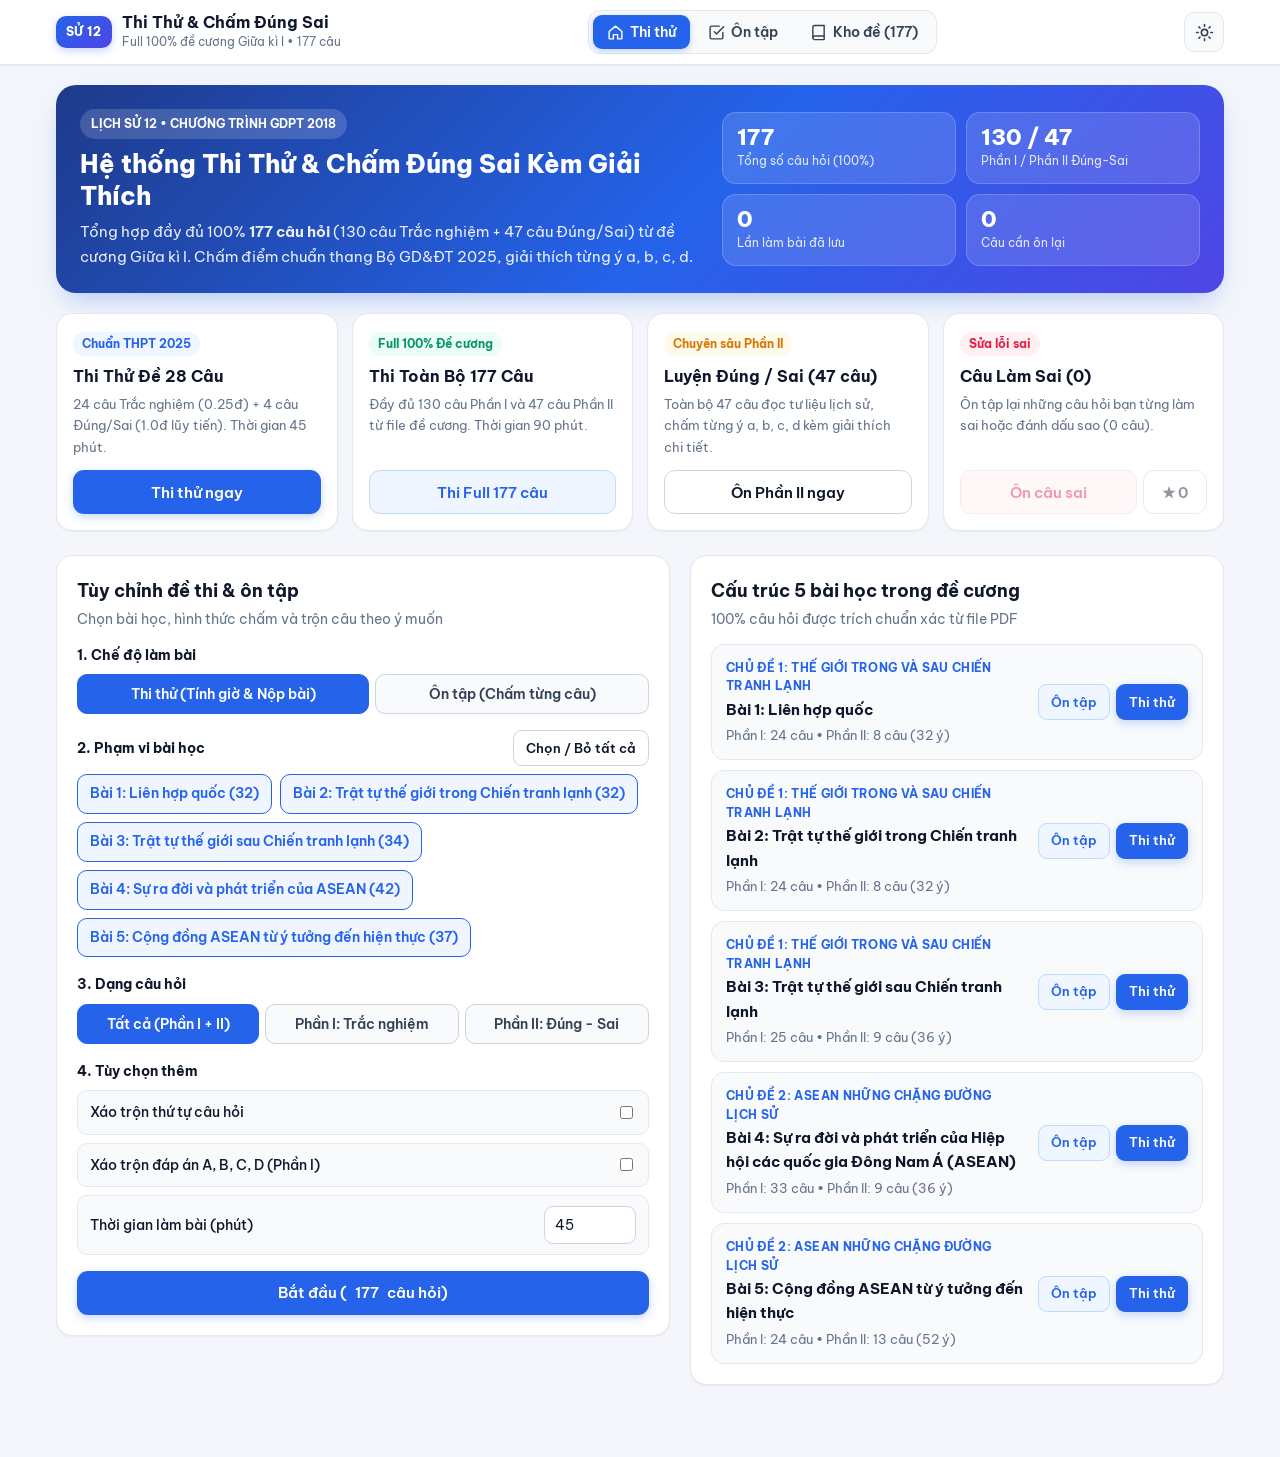
==== index.html @ e9320dd8 "Add files via upload" ====
<!DOCTYPE html>
<html lang="vi" data-theme="light">
<head>
  <meta charset="UTF-8" />
  <meta name="viewport" content="width=device-width, initial-scale=1.0, viewport-fit=cover" />
  <title>Sử 12 • Thi Thử &amp; Chấm Đúng Sai (Full 177 Câu)</title>
  <meta name="description" content="Trang web thi thử, chấm đúng sai và giải thích chi tiết môn Lịch sử 12 — đầy đủ 100% 177 câu hỏi từ đề cương kiểm tra giữa kì I." />
  <link rel="preconnect" href="https://fonts.googleapis.com" />
  <link rel="preconnect" href="https://fonts.gstatic.com" crossorigin />
  <link href="https://fonts.googleapis.com/css2?family=Be+Vietnam+Pro:ital,wght@0,400;0,500;0,600;0,700;0,800;1,400&display=swap" rel="stylesheet" />
  <link rel="stylesheet" href="styles.css" />
</head>
<body>
  <div id="app" class="app-shell">
    <!-- Global Top Navigation -->
    <header class="topbar" id="topbar">
      <div class="topbar-inner container">
        <div class="brand" role="button" tabindex="0" id="brandBtn" title="Về trang chủ">
          <div class="brand-badge">SỬ 12</div>
          <div class="brand-text">
            <span class="brand-title">Thi Thử &amp; Chấm Đúng Sai</span>
            <span class="brand-sub">Full 100% đề cương Giữa kì I • 177 câu</span>
          </div>
        </div>

        <nav class="main-nav" aria-label="Điều hướng chính" id="mainNav">
          <button class="nav-tab active" data-view="home" type="button">
            <svg viewBox="0 0 24 24" aria-hidden="true"><path d="M3 10.5L12 3l9 7.5V20a1 1 0 0 1-1 1h-5v-6H9v6H4a1 1 0 0 1-1-1v-9.5Z"/></svg>
            <span>Thi thử</span>
          </button>
          <button class="nav-tab" data-view="practice-setup" type="button">
            <svg viewBox="0 0 24 24" aria-hidden="true"><path d="M9 11l3 3L22 4"/><path d="M21 12v7a2 2 0 0 1-2 2H5a2 2 0 0 1-2-2V5a2 2 0 0 1 2-2h11"/></svg>
            <span>Ôn tập</span>
          </button>
          <button class="nav-tab" data-view="bank" type="button">
            <svg viewBox="0 0 24 24" aria-hidden="true"><path d="M4 19.5A2.5 2.5 0 0 1 6.5 17H20"/><path d="M6.5 2H20v20H6.5A2.5 2.5 0 0 1 4 19.5v-15A2.5 2.5 0 0 1 6.5 2z"/></svg>
            <span>Kho đề (177)</span>
          </button>
        </nav>

        <div class="topbar-actions">
          <button class="icon-btn" id="themeToggle" type="button" aria-label="Đổi giao diện Sáng/Tối" title="Đổi giao diện Sáng / Tối">
            <svg class="icon-sun" viewBox="0 0 24 24" aria-hidden="true"><circle cx="12" cy="12" r="4"/><path d="M12 2v2m0 16v2M4.93 4.93l1.41 1.41m11.32 11.32 1.41 1.41M2 12h2m16 0h2M4.93 19.07l1.41-1.41m11.32-11.32 1.41-1.41"/></svg>
            <svg class="icon-moon" viewBox="0 0 24 24" aria-hidden="true"><path d="M21 12.79A9 9 0 1 1 11.21 3 7 7 0 0 0 21 12.79z"/></svg>
          </button>
        </div>
      </div>
    </header>

    <!-- Main Content Views -->
    <main class="main-content" id="mainContent">
      <!-- Views rendered dynamically by app.js for zero-lag transitions -->
    </main>

    <!-- Confirm Modal -->
    <div class="modal-backdrop" id="modalBackdrop" hidden>
      <div class="modal-dialog" role="dialog" aria-modal="true" aria-labelledby="modalTitle">
        <div class="modal-header">
          <h3 id="modalTitle">Xác nhận</h3>
          <button class="icon-btn modal-close" id="modalCloseBtn" type="button" aria-label="Đóng">
            <svg viewBox="0 0 24 24"><path d="M18 6L6 18M6 6l12 12"/></svg>
          </button>
        </div>
        <div class="modal-body" id="modalBody"></div>
        <div class="modal-footer" id="modalFooter"></div>
      </div>
    </div>

    <!-- Mobile Question Palette Bottom Sheet -->
    <div class="sheet-backdrop" id="sheetBackdrop" hidden>
      <div class="sheet-panel" role="dialog" aria-modal="true" aria-label="Bảng câu hỏi">
        <div class="sheet-handle"></div>
        <div class="sheet-header">
          <div>
            <h3>Bảng câu hỏi</h3>
            <p class="sheet-sub" id="sheetSub"></p>
          </div>
          <button class="icon-btn" id="sheetCloseBtn" type="button" aria-label="Đóng bảng câu hỏi">
            <svg viewBox="0 0 24 24"><path d="M18 6L6 18M6 6l12 12"/></svg>
          </button>
        </div>
        <div class="sheet-body" id="sheetBody"></div>
      </div>
    </div>

    <!-- Toast Notification -->
    <div class="toast-container" id="toastContainer" aria-live="polite"></div>
  </div>

  <!-- Question Data (100% from PDF) -->
  <script defer src="data/bai1.js"></script>
  <script defer src="data/bai2.js"></script>
  <script defer src="data/bai3.js"></script>
  <script defer src="data/bai4.js"></script>
  <script defer src="data/bai5.js"></script>
  <script defer src="data/index.js"></script>
  <script defer src="app.js"></script>
</body>
</html>
---- styles.css ----
/* ==========================================================================
   Sử 12 • Thi Thử & Chấm Đúng Sai — Design System & Responsive Styles
   ========================================================================== */

:root {
  --font-sans: 'Be Vietnam Pro', 'Segoe UI', -apple-system, BlinkMacSystemFont, Roboto, sans-serif;

  --bg: #f4f6fb;
  --surface: #ffffff;
  --surface-2: #f8fafc;
  --surface-quote: #f1f5fe;
  --border: #e2e8f0;
  --border-strong: #cbd5e1;

  --text: #0f172a;
  --text-secondary: #334155;
  --text-muted: #64748b;

  --primary: #2563eb;
  --primary-hover: #1d4ed8;
  --primary-soft: #eff6ff;
  --primary-border: #bfdbfe;

  --success: #059669;
  --success-soft: #ecfdf5;
  --success-border: #a7f3d0;

  --danger: #e11d48;
  --danger-soft: #fff1f2;
  --danger-border: #fecdd3;

  --warning: #d97706;
  --warning-soft: #fffbeb;
  --warning-border: #fde68a;

  --amber-star: #f59e0b;

  --shadow-xs: 0 1px 2px rgba(15, 23, 42, 0.05);
  --shadow-sm: 0 2px 8px rgba(15, 23, 42, 0.06);
  --shadow-md: 0 10px 25px -5px rgba(15, 23, 42, 0.1), 0 4px 10px -6px rgba(15, 23, 42, 0.06);

  --radius-sm: 8px;
  --radius-md: 12px;
  --radius-lg: 16px;
  --radius-xl: 20px;

  --topbar-h: 64px;
}

[data-theme='dark'] {
  --bg: #0b1120;
  --surface: #111827;
  --surface-2: #1e293b;
  --surface-quote: #172554;
  --border: #1f2937;
  --border-strong: #334155;

  --text: #f1f5f9;
  --text-secondary: #cbd5e1;
  --text-muted: #94a3b8;

  --primary: #3b82f6;
  --primary-hover: #60a5fa;
  --primary-soft: rgba(59, 130, 246, 0.16);
  --primary-border: rgba(59, 130, 246, 0.4);

  --success: #10b981;
  --success-soft: rgba(16, 185, 129, 0.16);
  --success-border: rgba(16, 185, 129, 0.42);

  --danger: #fb7185;
  --danger-soft: rgba(244, 63, 94, 0.16);
  --danger-border: rgba(244, 63, 94, 0.42);

  --warning: #fbbf24;
  --warning-soft: rgba(245, 158, 11, 0.16);
  --warning-border: rgba(245, 158, 11, 0.42);

  --shadow-xs: 0 1px 2px rgba(0, 0, 0, 0.35);
  --shadow-sm: 0 2px 8px rgba(0, 0, 0, 0.35);
  --shadow-md: 0 14px 30px -5px rgba(0, 0, 0, 0.55);
}

*,
*::before,
*::after {
  box-sizing: border-box;
}

html,
body {
  margin: 0;
  padding: 0;
  font-family: var(--font-sans);
  background-color: var(--bg);
  color: var(--text);
  line-height: 1.6;
  -webkit-font-smoothing: antialiased;
  overflow-x: clip;
}

button,
input,
select {
  font-family: inherit;
}

button {
  cursor: pointer;
  touch-action: manipulation;
}

[hidden] {
  display: none !important;
}

.container {
  width: 100%;
  max-width: 1200px;
  margin: 0 auto;
  padding: 0 16px;
}

/* Top Navigation Bar */
.topbar {
  position: sticky;
  top: 0;
  z-index: 40;
  background-color: var(--surface);
  border-bottom: 1px solid var(--border);
  box-shadow: var(--shadow-xs);
}

.topbar-inner {
  min-height: var(--topbar-h);
  display: flex;
  align-items: center;
  justify-content: space-between;
  gap: 12px;
  padding-top: 8px;
  padding-bottom: 8px;
}

.brand {
  display: flex;
  align-items: center;
  gap: 10px;
  cursor: pointer;
  user-select: none;
  min-width: 0;
}

.brand-badge {
  flex-shrink: 0;
  background: linear-gradient(135deg, #2563eb, #4f46e5);
  color: #ffffff;
  font-weight: 800;
  font-size: 0.78rem;
  letter-spacing: 0.04em;
  padding: 6px 10px;
  border-radius: 10px;
  box-shadow: 0 3px 8px rgba(37, 99, 235, 0.25);
}

.brand-text {
  display: flex;
  flex-direction: column;
  min-width: 0;
}

.brand-title {
  font-weight: 700;
  font-size: 0.98rem;
  line-height: 1.25;
  white-space: nowrap;
  overflow: hidden;
  text-overflow: ellipsis;
}

.brand-sub {
  font-size: 0.75rem;
  color: var(--text-muted);
  white-space: nowrap;
  overflow: hidden;
  text-overflow: ellipsis;
}

.main-nav {
  display: flex;
  align-items: center;
  gap: 4px;
  background: var(--surface-2);
  padding: 4px;
  border-radius: 12px;
  border: 1px solid var(--border);
}

.nav-tab {
  display: inline-flex;
  align-items: center;
  gap: 6px;
  border: none;
  background: transparent;
  color: var(--text-secondary);
  font-weight: 600;
  font-size: 0.875rem;
  padding: 8px 14px;
  border-radius: 9px;
  transition: background-color 0.15s ease, color 0.15s ease;
  white-space: nowrap;
}

.nav-tab svg {
  width: 17px;
  height: 17px;
  fill: none;
  stroke: currentColor;
  stroke-width: 2;
  stroke-linecap: round;
  stroke-linejoin: round;
  flex-shrink: 0;
}

.nav-tab:hover {
  color: var(--text);
  background: var(--surface);
}

.nav-tab.active {
  background: var(--primary);
  color: #ffffff;
  box-shadow: 0 2px 6px rgba(37, 99, 235, 0.28);
}

.topbar-actions {
  display: flex;
  align-items: center;
  gap: 8px;
  flex-shrink: 0;
}

.icon-btn {
  display: inline-flex;
  align-items: center;
  justify-content: center;
  width: 40px;
  height: 40px;
  border-radius: 10px;
  border: 1px solid var(--border);
  background: var(--surface-2);
  color: var(--text-secondary);
  transition: background-color 0.15s ease, border-color 0.15s ease, color 0.15s ease;
}

.icon-btn:hover {
  border-color: var(--border-strong);
  color: var(--text);
}

.icon-btn svg {
  width: 19px;
  height: 19px;
  fill: none;
  stroke: currentColor;
  stroke-width: 2;
  stroke-linecap: round;
  stroke-linejoin: round;
}

[data-theme='light'] .icon-moon {
  display: none;
}
[data-theme='dark'] .icon-sun {
  display: none;
}

/* Main View Container */
.main-content {
  padding: 20px 0 48px;
  min-height: calc(100vh - var(--topbar-h));
}

/* Buttons */
.btn {
  display: inline-flex;
  align-items: center;
  justify-content: center;
  gap: 8px;
  min-height: 44px;
  padding: 10px 18px;
  border-radius: 11px;
  border: 1px solid transparent;
  font-weight: 600;
  font-size: 0.92rem;
  text-decoration: none;
  transition: background-color 0.15s ease, border-color 0.15s ease, transform 0.1s ease, box-shadow 0.15s ease;
}

.btn:active {
  transform: scale(0.98);
}

.btn svg {
  width: 18px;
  height: 18px;
  fill: none;
  stroke: currentColor;
  stroke-width: 2;
  stroke-linecap: round;
  stroke-linejoin: round;
  flex-shrink: 0;
}

.btn-primary {
  background: var(--primary);
  color: #ffffff;
  box-shadow: 0 3px 10px rgba(37, 99, 235, 0.25);
}

.btn-primary:hover {
  background: var(--primary-hover);
}

.btn-success {
  background: var(--success);
  color: #ffffff;
  box-shadow: 0 3px 10px rgba(5, 150, 105, 0.25);
}

.btn-success:hover {
  filter: brightness(1.06);
}

.btn-outline {
  background: var(--surface);
  border-color: var(--border-strong);
  color: var(--text);
}

.btn-outline:hover {
  background: var(--surface-2);
}

.btn-soft {
  background: var(--primary-soft);
  color: var(--primary);
  border-color: var(--primary-border);
}

.btn-soft:hover {
  filter: brightness(0.97);
}

.btn-danger-soft {
  background: var(--danger-soft);
  color: var(--danger);
  border-color: var(--danger-border);
}

.btn-sm {
  min-height: 36px;
  padding: 6px 12px;
  font-size: 0.84rem;
  border-radius: 9px;
}

.btn:disabled {
  opacity: 0.45;
  cursor: not-allowed;
  transform: none;
}

/* Cards & Surfaces */
.card {
  background: var(--surface);
  border: 1px solid var(--border);
  border-radius: var(--radius-lg);
  box-shadow: var(--shadow-xs);
  padding: 20px;
}

.section-header {
  display: flex;
  align-items: flex-end;
  justify-content: space-between;
  gap: 12px;
  flex-wrap: wrap;
  margin-bottom: 14px;
}

.section-title {
  margin: 0;
  font-size: 1.15rem;
  font-weight: 700;
}

.section-sub {
  margin: 2px 0 0;
  font-size: 0.86rem;
  color: var(--text-muted);
}

/* Hero Banner */
.hero {
  background: linear-gradient(135deg, #1e3a8a 0%, #2563eb 55%, #4f46e5 100%);
  color: #ffffff;
  border-radius: var(--radius-xl);
  padding: 24px;
  margin-bottom: 20px;
  box-shadow: 0 12px 28px -8px rgba(37, 99, 235, 0.35);
  display: grid;
  grid-template-columns: 1.3fr 1fr;
  gap: 20px;
  align-items: center;
}

.hero-tag {
  display: inline-flex;
  align-items: center;
  gap: 6px;
  font-size: 0.78rem;
  font-weight: 700;
  background: rgba(255, 255, 255, 0.16);
  padding: 5px 11px;
  border-radius: 999px;
  margin-bottom: 10px;
}

.hero h1 {
  margin: 0 0 8px;
  font-size: 1.55rem;
  line-height: 1.28;
  font-weight: 800;
}

.hero p {
  margin: 0;
  color: rgba(255, 255, 255, 0.9);
  font-size: 0.94rem;
}

.hero-stats {
  display: grid;
  grid-template-columns: repeat(2, 1fr);
  gap: 10px;
}

.hero-stat {
  background: rgba(255, 255, 255, 0.13);
  border: 1px solid rgba(255, 255, 255, 0.18);
  border-radius: 14px;
  padding: 12px 14px;
}

.hero-stat-val {
  font-size: 1.35rem;
  font-weight: 800;
  line-height: 1.2;
}

.hero-stat-lbl {
  font-size: 0.78rem;
  color: rgba(255, 255, 255, 0.85);
}

/* Preset Grid */
.preset-grid {
  display: grid;
  grid-template-columns: repeat(4, 1fr);
  gap: 14px;
  margin-bottom: 24px;
}

.preset-card {
  background: var(--surface);
  border: 1px solid var(--border);
  border-radius: var(--radius-lg);
  padding: 16px;
  display: flex;
  flex-direction: column;
  justify-content: space-between;
  gap: 12px;
  box-shadow: var(--shadow-xs);
  transition: transform 0.15s ease, border-color 0.15s ease, box-shadow 0.15s ease;
}

.preset-card:hover {
  transform: translateY(-2px);
  border-color: var(--primary-border);
  box-shadow: var(--shadow-sm);
}

.preset-badge {
  display: inline-block;
  font-size: 0.73rem;
  font-weight: 700;
  padding: 3px 9px;
  border-radius: 999px;
  margin-bottom: 8px;
}

.badge-blue {
  background: var(--primary-soft);
  color: var(--primary);
}
.badge-green {
  background: var(--success-soft);
  color: var(--success);
}
.badge-amber {
  background: var(--warning-soft);
  color: var(--warning);
}
.badge-rose {
  background: var(--danger-soft);
  color: var(--danger);
}

.preset-title {
  margin: 0 0 4px;
  font-size: 1rem;
  font-weight: 700;
}

.preset-desc {
  margin: 0;
  font-size: 0.84rem;
  color: var(--text-muted);
}

/* Custom Builder + Lesson Grid Layout */
.home-grid {
  display: grid;
  grid-template-columns: 1.15fr 1fr;
  gap: 20px;
  margin-bottom: 24px;
  align-items: start;
}

.form-group {
  margin-bottom: 16px;
}

.form-label {
  display: block;
  font-weight: 700;
  font-size: 0.88rem;
  margin-bottom: 8px;
  color: var(--text);
}

.chip-grid {
  display: flex;
  flex-wrap: wrap;
  gap: 8px;
}

.chip-toggle {
  display: inline-flex;
  align-items: center;
  gap: 6px;
  padding: 8px 12px;
  border-radius: 10px;
  border: 1px solid var(--border-strong);
  background: var(--surface-2);
  color: var(--text-secondary);
  font-size: 0.85rem;
  font-weight: 600;
  transition: all 0.14s ease;
  user-select: none;
}

.chip-toggle input {
  display: none;
}

.chip-toggle.selected {
  background: var(--primary-soft);
  border-color: var(--primary);
  color: var(--primary);
}

.segmented {
  display: inline-flex;
  flex-wrap: wrap;
  gap: 6px;
  width: 100%;
}

.seg-btn {
  flex: 1 1 auto;
  min-height: 40px;
  padding: 8px 12px;
  border-radius: 10px;
  border: 1px solid var(--border-strong);
  background: var(--surface-2);
  color: var(--text-secondary);
  font-size: 0.85rem;
  font-weight: 600;
  text-align: center;
}

.seg-btn.active {
  background: var(--primary);
  border-color: var(--primary);
  color: #ffffff;
}

.switch-row {
  display: flex;
  align-items: center;
  justify-content: space-between;
  gap: 12px;
  padding: 10px 12px;
  background: var(--surface-2);
  border: 1px solid var(--border);
  border-radius: 10px;
  margin-bottom: 8px;
}

.switch-row label {
  font-size: 0.87rem;
  font-weight: 500;
  cursor: pointer;
}

.inline-select,
.inline-input {
  min-height: 38px;
  padding: 6px 10px;
  border-radius: 9px;
  border: 1px solid var(--border-strong);
  background: var(--surface);
  color: var(--text);
  font-size: 0.9rem;
}

/* Lesson List */
.lesson-list {
  display: flex;
  flex-direction: column;
  gap: 10px;
}

.lesson-item {
  border: 1px solid var(--border);
  background: var(--surface-2);
  border-radius: 13px;
  padding: 14px;
  display: flex;
  align-items: center;
  justify-content: space-between;
  gap: 12px;
  flex-wrap: wrap;
}

.lesson-info {
  min-width: 0;
  flex: 1 1 220px;
}

.lesson-topic {
  font-size: 0.72rem;
  font-weight: 700;
  text-transform: uppercase;
  letter-spacing: 0.03em;
  color: var(--primary);
  margin-bottom: 2px;
}

.lesson-name {
  font-weight: 700;
  font-size: 0.95rem;
  margin-bottom: 3px;
}

.lesson-meta {
  font-size: 0.8rem;
  color: var(--text-muted);
}

.lesson-actions {
  display: flex;
  gap: 6px;
  flex-shrink: 0;
}

/* History List */
.history-list {
  display: grid;
  grid-template-columns: repeat(auto-fill, minmax(260px, 1fr));
  gap: 12px;
}

.history-card {
  background: var(--surface-2);
  border: 1px solid var(--border);
  border-radius: 12px;
  padding: 13px;
  display: flex;
  justify-content: space-between;
  align-items: center;
  gap: 10px;
}

.history-score {
  font-size: 1.2rem;
  font-weight: 800;
  color: var(--primary);
  white-space: nowrap;
}

/* ==========================================================================
   Active Exam / Practice Workspace
   ========================================================================== */
.exam-bar {
  position: sticky;
  top: var(--topbar-h);
  z-index: 30;
  background: var(--surface);
  border-bottom: 1px solid var(--border);
  box-shadow: var(--shadow-xs);
  margin-top: -20px;
  margin-bottom: 20px;
}

.exam-bar-inner {
  display: flex;
  align-items: center;
  justify-content: space-between;
  gap: 12px;
  padding: 10px 16px;
  max-width: 1200px;
  margin: 0 auto;
  flex-wrap: wrap;
}

.exam-bar-left {
  display: flex;
  align-items: center;
  gap: 10px;
  min-width: 0;
}

.exam-title-wrap {
  min-width: 0;
}

.exam-title {
  font-weight: 700;
  font-size: 0.95rem;
  white-space: nowrap;
  overflow: hidden;
  text-overflow: ellipsis;
  max-width: 360px;
}

.exam-progress-txt {
  font-size: 0.78rem;
  color: var(--text-muted);
}

.exam-bar-right {
  display: flex;
  align-items: center;
  gap: 8px;
  flex-wrap: wrap;
}

.timer-pill {
  display: inline-flex;
  align-items: center;
  gap: 6px;
  padding: 7px 12px;
  border-radius: 10px;
  background: var(--primary-soft);
  color: var(--primary);
  font-weight: 700;
  font-variant-numeric: tabular-nums;
  font-size: 0.92rem;
  border: 1px solid var(--primary-border);
}

.timer-pill.warning {
  background: var(--warning-soft);
  color: var(--warning);
  border-color: var(--warning-border);
}

.timer-pill.danger {
  background: var(--danger-soft);
  color: var(--danger);
  border-color: var(--danger-border);
  animation: pulse 1s infinite;
}

@keyframes pulse {
  0%, 100% { opacity: 1; }
  50% { opacity: 0.7; }
}

.workspace-layout {
  display: grid;
  grid-template-columns: minmax(0, 1fr) 300px;
  gap: 20px;
  align-items: start;
}

.questions-col {
  display: flex;
  flex-direction: column;
  gap: 16px;
  min-width: 0;
}

.sidebar-col {
  position: sticky;
  top: calc(var(--topbar-h) + 74px);
}

.palette-card {
  background: var(--surface);
  border: 1px solid var(--border);
  border-radius: var(--radius-lg);
  padding: 16px;
  box-shadow: var(--shadow-xs);
}

.palette-legend {
  display: flex;
  flex-wrap: wrap;
  gap: 8px 12px;
  font-size: 0.75rem;
  color: var(--text-muted);
  margin: 8px 0 12px;
}

.legend-dot {
  display: inline-block;
  width: 10px;
  height: 10px;
  border-radius: 3px;
  margin-right: 4px;
  vertical-align: middle;
}

.palette-grid {
  display: grid;
  grid-template-columns: repeat(5, 1fr);
  gap: 6px;
  max-height: 360px;
  overflow-y: auto;
  padding-right: 2px;
}

.p-btn {
  position: relative;
  height: 36px;
  border-radius: 8px;
  border: 1px solid var(--border-strong);
  background: var(--surface-2);
  color: var(--text-secondary);
  font-weight: 700;
  font-size: 0.82rem;
  transition: all 0.12s ease;
}

.p-btn:hover {
  border-color: var(--primary);
}

.p-btn.current {
  outline: 2px solid var(--primary);
  outline-offset: 1px;
}

.p-btn.answered {
  background: var(--primary);
  border-color: var(--primary);
  color: #ffffff;
}

.p-btn.partial {
  background: var(--warning-soft);
  border-color: var(--warning);
  color: var(--warning);
}

.p-btn.correct {
  background: var(--success);
  border-color: var(--success);
  color: #ffffff;
}

.p-btn.wrong {
  background: var(--danger);
  border-color: var(--danger);
  color: #ffffff;
}

.p-btn.bookmarked::after {
  content: '';
  position: absolute;
  top: 3px;
  right: 3px;
  width: 6px;
  height: 6px;
  border-radius: 50%;
  background: var(--amber-star);
}

/* Question Card */
.q-card {
  background: var(--surface);
  border: 1px solid var(--border);
  border-radius: var(--radius-lg);
  padding: 20px;
  box-shadow: var(--shadow-xs);
  min-width: 0;
  scroll-margin-top: 142px;
}

.q-card.graded-correct {
  border-color: var(--success-border);
}

.q-card.graded-wrong {
  border-color: var(--danger-border);
}

.q-card.graded-partial {
  border-color: var(--warning-border);
}

.q-head {
  display: flex;
  align-items: center;
  justify-content: space-between;
  gap: 10px;
  margin-bottom: 12px;
  flex-wrap: wrap;
}

.q-tags {
  display: flex;
  align-items: center;
  gap: 6px;
  flex-wrap: wrap;
}

.q-num-badge {
  background: var(--primary);
  color: #ffffff;
  font-weight: 800;
  font-size: 0.82rem;
  padding: 4px 10px;
  border-radius: 8px;
}

.q-meta-pill {
  background: var(--surface-2);
  border: 1px solid var(--border);
  color: var(--text-muted);
  font-size: 0.76rem;
  font-weight: 600;
  padding: 3px 9px;
  border-radius: 8px;
}

.q-status-pill {
  font-size: 0.76rem;
  font-weight: 700;
  padding: 3px 10px;
  border-radius: 999px;
}

.bookmark-btn {
  display: inline-flex;
  align-items: center;
  gap: 4px;
  border: 1px solid var(--border);
  background: var(--surface-2);
  color: var(--text-muted);
  font-size: 0.78rem;
  font-weight: 600;
  padding: 5px 10px;
  border-radius: 8px;
  min-height: 34px;
}

.bookmark-btn svg {
  width: 15px;
  height: 15px;
  fill: none;
  stroke: currentColor;
  stroke-width: 2;
}

.bookmark-btn.active {
  background: var(--warning-soft);
  border-color: var(--warning-border);
  color: var(--warning);
}

.bookmark-btn.active svg {
  fill: var(--amber-star);
  stroke: var(--amber-star);
}

.q-stem {
  font-size: 1.02rem;
  font-weight: 600;
  color: var(--text);
  margin: 0 0 14px;
  word-break: break-word;
}

/* Quote Block for TF */
.quote-box {
  background: var(--surface-quote);
  border-left: 4px solid var(--primary);
  border-radius: 0 12px 12px 0;
  padding: 14px 16px;
  margin-bottom: 14px;
  font-size: 0.93rem;
  color: var(--text-secondary);
  white-space: pre-line;
  word-break: break-word;
}

.quote-source {
  margin-top: 8px;
  font-size: 0.82rem;
  font-style: italic;
  color: var(--text-muted);
}

.extra-note {
  background: var(--warning-soft);
  border: 1px solid var(--warning-border);
  color: var(--text-secondary);
  border-radius: 10px;
  padding: 9px 12px;
  font-size: 0.82rem;
  margin-bottom: 14px;
}

/* MC Options */
.mc-options {
  display: flex;
  flex-direction: column;
  gap: 10px;
}

.mc-opt {
  display: flex;
  align-items: flex-start;
  gap: 12px;
  width: 100%;
  min-height: 48px;
  padding: 11px 14px;
  text-align: left;
  background: var(--surface-2);
  border: 1.5px solid var(--border);
  border-radius: 12px;
  color: var(--text);
  font-size: 0.94rem;
  transition: border-color 0.14s ease, background-color 0.14s ease;
}

.mc-opt:hover:not(:disabled) {
  border-color: var(--primary);
  background: var(--primary-soft);
}

.mc-opt.selected {
  border-color: var(--primary);
  background: var(--primary-soft);
}

.mc-opt.correct {
  border-color: var(--success);
  background: var(--success-soft);
}

.mc-opt.wrong {
  border-color: var(--danger);
  background: var(--danger-soft);
}

.mc-letter {
  flex-shrink: 0;
  width: 28px;
  height: 28px;
  border-radius: 8px;
  background: var(--surface);
  border: 1px solid var(--border-strong);
  display: inline-flex;
  align-items: center;
  justify-content: center;
  font-weight: 800;
  font-size: 0.84rem;
  color: var(--text-secondary);
}

.mc-opt.selected .mc-letter {
  background: var(--primary);
  border-color: var(--primary);
  color: #ffffff;
}

.mc-opt.correct .mc-letter {
  background: var(--success);
  border-color: var(--success);
  color: #ffffff;
}

.mc-opt.wrong .mc-letter {
  background: var(--danger);
  border-color: var(--danger);
  color: #ffffff;
}

.mc-text {
  flex: 1;
  padding-top: 2px;
  word-break: break-word;
}

.mc-badge {
  flex-shrink: 0;
  font-size: 0.78rem;
  font-weight: 700;
  padding-top: 3px;
}

/* TF Statements */
.tf-list {
  display: flex;
  flex-direction: column;
  gap: 10px;
}

.tf-row {
  border: 1.5px solid var(--border);
  background: var(--surface-2);
  border-radius: 12px;
  padding: 12px 14px;
}

.tf-row.correct {
  border-color: var(--success-border);
  background: var(--success-soft);
}

.tf-row.wrong {
  border-color: var(--danger-border);
  background: var(--danger-soft);
}

.tf-top {
  display: flex;
  align-items: center;
  justify-content: space-between;
  gap: 12px;
}

.tf-text {
  flex: 1;
  min-width: 0;
  font-size: 0.93rem;
  word-break: break-word;
}

.tf-key {
  font-weight: 800;
  color: var(--primary);
  margin-right: 4px;
}

.tf-controls {
  display: inline-flex;
  gap: 6px;
  flex-shrink: 0;
}

.tf-btn {
  min-width: 68px;
  min-height: 40px;
  padding: 6px 12px;
  border-radius: 9px;
  border: 1.5px solid var(--border-strong);
  background: var(--surface);
  color: var(--text-secondary);
  font-weight: 700;
  font-size: 0.85rem;
  transition: all 0.12s ease;
}

.tf-btn:hover:not(:disabled) {
  border-color: var(--primary);
}

.tf-btn.chosen {
  background: var(--primary);
  border-color: var(--primary);
  color: #ffffff;
}

.tf-btn.graded-right {
  background: var(--success);
  border-color: var(--success);
  color: #ffffff;
}

.tf-btn.graded-wrong {
  background: var(--danger);
  border-color: var(--danger);
  color: #ffffff;
}

.tf-item-exp {
  margin-top: 9px;
  padding-top: 9px;
  border-top: 1px dashed var(--border-strong);
  font-size: 0.86rem;
  color: var(--text-secondary);
}

/* Explanation Box */
.q-actions-row {
  display: flex;
  align-items: center;
  justify-content: space-between;
  gap: 10px;
  margin-top: 14px;
  flex-wrap: wrap;
}

.exp-box {
  margin-top: 14px;
  padding: 13px 15px;
  border-radius: 12px;
  background: var(--surface-quote);
  border: 1px solid var(--primary-border);
  font-size: 0.9rem;
  color: var(--text-secondary);
}

.exp-title {
  display: flex;
  align-items: center;
  gap: 6px;
  font-weight: 700;
  color: var(--primary);
  margin-bottom: 4px;
}

/* Pagination Bar */
.pager-bar {
  display: flex;
  align-items: center;
  justify-content: space-between;
  gap: 10px;
  background: var(--surface);
  border: 1px solid var(--border);
  border-radius: 14px;
  padding: 12px 14px;
  flex-wrap: wrap;
}

/* Mobile Fixed Bottom Action Bar */
.mobile-bottom-bar {
  display: none;
}

/* Results View */
.result-hero {
  background: var(--surface);
  border: 1px solid var(--border);
  border-radius: var(--radius-xl);
  padding: 24px;
  margin-bottom: 20px;
  box-shadow: var(--shadow-sm);
  display: grid;
  grid-template-columns: auto 1fr;
  gap: 24px;
  align-items: center;
}

.score-circle {
  width: 142px;
  height: 142px;
  border-radius: 50%;
  background: conic-gradient(var(--primary) var(--pct, 0%), var(--surface-2) 0%);
  display: flex;
  align-items: center;
  justify-content: center;
  margin: 0 auto;
}

.score-circle-inner {
  width: 116px;
  height: 116px;
  border-radius: 50%;
  background: var(--surface);
  display: flex;
  flex-direction: column;
  align-items: center;
  justify-content: center;
}

.score-num {
  font-size: 1.9rem;
  font-weight: 800;
  line-height: 1.1;
  color: var(--primary);
}

.score-scale {
  font-size: 0.78rem;
  color: var(--text-muted);
  font-weight: 600;
}

.result-stats-grid {
  display: grid;
  grid-template-columns: repeat(4, 1fr);
  gap: 10px;
  margin: 14px 0;
}

.r-stat {
  background: var(--surface-2);
  border: 1px solid var(--border);
  border-radius: 12px;
  padding: 10px 12px;
}

.r-stat-val {
  font-size: 1.15rem;
  font-weight: 800;
}

.r-stat-lbl {
  font-size: 0.76rem;
  color: var(--text-muted);
}

.breakdown-grid {
  display: grid;
  grid-template-columns: repeat(auto-fit, minmax(220px, 1fr));
  gap: 12px;
  margin-bottom: 20px;
}

.bd-card {
  background: var(--surface);
  border: 1px solid var(--border);
  border-radius: 14px;
  padding: 14px;
}

.progress-track {
  height: 8px;
  background: var(--surface-2);
  border-radius: 999px;
  overflow: hidden;
  margin-top: 8px;
}

.progress-fill {
  height: 100%;
  background: var(--primary);
  border-radius: 999px;
}

/* Bank Filters */
.filter-bar {
  display: flex;
  gap: 10px;
  flex-wrap: wrap;
  align-items: center;
  background: var(--surface);
  border: 1px solid var(--border);
  border-radius: 16px;
  padding: 14px;
  margin-bottom: 16px;
}

.search-input {
  flex: 1 1 240px;
  min-height: 42px;
  padding: 8px 14px;
  border-radius: 10px;
  border: 1px solid var(--border-strong);
  background: var(--surface-2);
  color: var(--text);
  font-size: 0.92rem;
}

.search-input:focus {
  outline: 2px solid var(--primary-border);
  border-color: var(--primary);
}

/* Modal & Bottom Sheet */
.modal-backdrop,
.sheet-backdrop {
  position: fixed;
  inset: 0;
  z-index: 80;
  background: rgba(15, 23, 42, 0.55);
  display: flex;
  align-items: center;
  justify-content: center;
  padding: 16px;
}

.modal-dialog {
  width: 100%;
  max-width: 440px;
  background: var(--surface);
  border: 1px solid var(--border);
  border-radius: 18px;
  box-shadow: var(--shadow-md);
  overflow: hidden;
}

.modal-header {
  display: flex;
  align-items: center;
  justify-content: space-between;
  padding: 14px 18px;
  border-bottom: 1px solid var(--border);
}

.modal-header h3 {
  margin: 0;
  font-size: 1.05rem;
}

.modal-body {
  padding: 16px 18px;
  color: var(--text-secondary);
  font-size: 0.94rem;
}

.modal-footer {
  display: flex;
  justify-content: flex-end;
  gap: 10px;
  padding: 12px 18px;
  background: var(--surface-2);
  border-top: 1px solid var(--border);
}

.sheet-backdrop {
  align-items: flex-end;
  padding: 0;
}

.sheet-panel {
  width: 100%;
  max-height: 80vh;
  background: var(--surface);
  border-radius: 20px 20px 0 0;
  display: flex;
  flex-direction: column;
  box-shadow: var(--shadow-md);
  padding-bottom: env(safe-area-inset-bottom);
}

.sheet-handle {
  width: 44px;
  height: 5px;
  border-radius: 999px;
  background: var(--border-strong);
  margin: 10px auto 4px;
}

.sheet-header {
  display: flex;
  align-items: center;
  justify-content: space-between;
  padding: 8px 16px 12px;
  border-bottom: 1px solid var(--border);
}

.sheet-header h3 {
  margin: 0;
  font-size: 1.02rem;
}

.sheet-sub {
  margin: 2px 0 0;
  font-size: 0.8rem;
  color: var(--text-muted);
}

.sheet-body {
  padding: 14px 16px 20px;
  overflow-y: auto;
}

/* Toast */
.toast-container {
  position: fixed;
  top: 76px;
  right: 16px;
  z-index: 95;
  display: flex;
  flex-direction: column;
  gap: 8px;
  max-width: calc(100vw - 32px);
}

.toast {
  background: var(--text);
  color: var(--surface);
  padding: 10px 14px;
  border-radius: 10px;
  font-size: 0.86rem;
  font-weight: 600;
  box-shadow: var(--shadow-md);
}

/* ==========================================================================
   Responsive Breakpoints (Mobile & Tablet)
   ========================================================================== */
@media (max-width: 980px) {
  .preset-grid {
    grid-template-columns: repeat(2, 1fr);
  }
  .home-grid {
    grid-template-columns: 1fr;
  }
  .workspace-layout {
    grid-template-columns: 1fr;
  }
  .sidebar-col {
    display: none;
  }
  .has-mobile-bar {
    padding-bottom: calc(82px + env(safe-area-inset-bottom));
  }
  .mobile-bottom-bar {
    display: flex;
    position: fixed;
    left: 0;
    right: 0;
    bottom: 0;
    z-index: 45;
    background: var(--surface);
    border-top: 1px solid var(--border);
    box-shadow: 0 -4px 16px rgba(15, 23, 42, 0.08);
    padding: 10px 12px calc(10px + env(safe-area-inset-bottom));
    gap: 8px;
    align-items: center;
    justify-content: space-between;
  }
  .mobile-bottom-bar .btn {
    flex: 1;
    padding: 8px 10px;
    font-size: 0.84rem;
    min-height: 44px;
  }
  .result-hero {
    grid-template-columns: 1fr;
    text-align: center;
  }
  .result-stats-grid {
    grid-template-columns: repeat(2, 1fr);
  }
}

@media (max-width: 720px) {
  .topbar-inner {
    flex-wrap: wrap;
    gap: 8px;
  }
  .brand {
    flex: 1;
  }
  .main-nav {
    order: 3;
    width: 100%;
    justify-content: space-between;
  }
  .nav-tab {
    flex: 1;
    justify-content: center;
    padding: 8px 6px;
    font-size: 0.82rem;
  }
  .hero {
    grid-template-columns: 1fr;
    padding: 18px;
  }
  .hero h1 {
    font-size: 1.28rem;
  }
  .preset-grid {
    grid-template-columns: 1fr;
  }
  .exam-bar {
    position: static;
    margin-top: -12px;
  }
  .exam-title {
    max-width: 210px;
  }
  .q-card {
    padding: 15px;
    scroll-margin-top: 84px;
  }
  .tf-top {
    flex-direction: column;
    align-items: stretch;
  }
  .tf-controls {
    width: 100%;
  }
  .tf-btn {
    flex: 1;
  }
  .result-hero {
    padding: 16px;
  }
}

@media (prefers-reduced-motion: reduce) {
  * {
    animation-duration: 0.01ms !important;
    transition-duration: 0.01ms !important;
  }
}
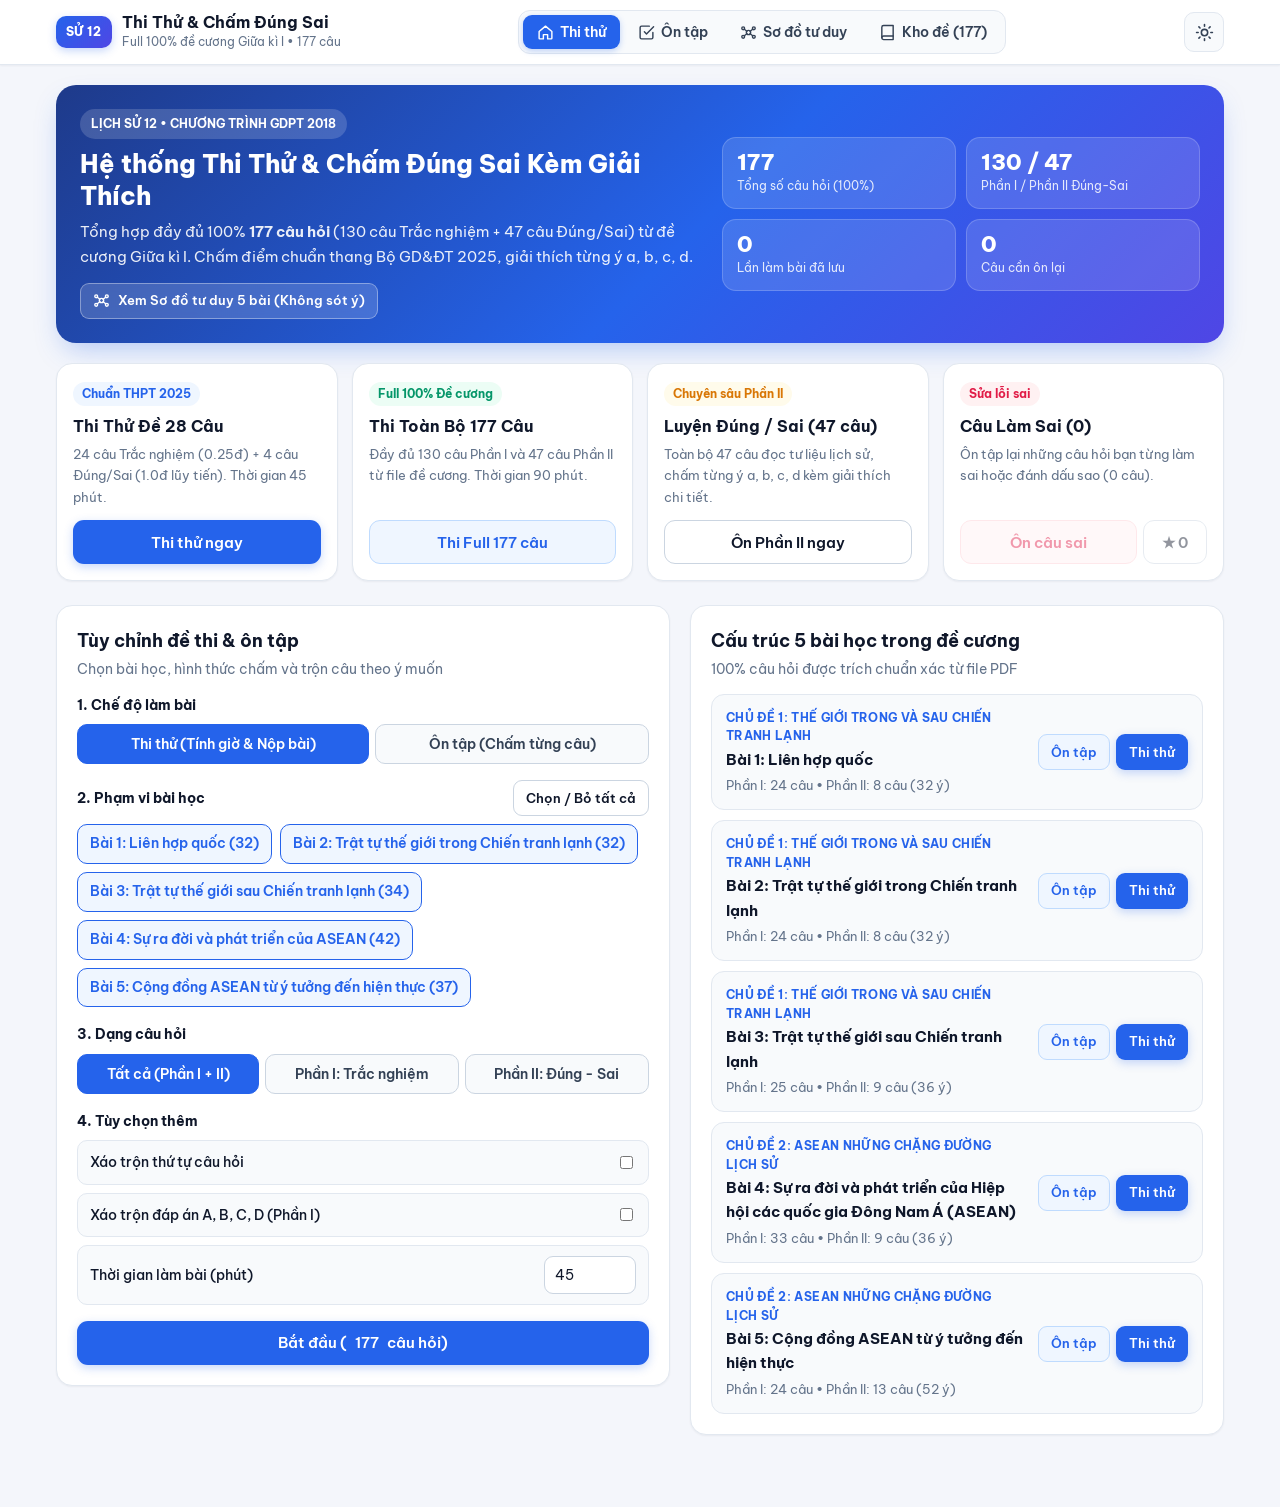
==== commit 1ccf4ce7: "Add files via upload" ====
--- a/index.html
+++ b/index.html
@@ -31,6 +31,10 @@
           <button class="nav-tab" data-view="practice-setup" type="button">
             <svg viewBox="0 0 24 24" aria-hidden="true"><path d="M9 11l3 3L22 4"/><path d="M21 12v7a2 2 0 0 1-2 2H5a2 2 0 0 1-2-2V5a2 2 0 0 1 2-2h11"/></svg>
             <span>Ôn tập</span>
+          </button>
+          <button class="nav-tab" data-view="mindmap" type="button">
+            <svg viewBox="0 0 24 24" aria-hidden="true"><circle cx="12" cy="12" r="3"/><circle cx="4.5" cy="6" r="2"/><circle cx="19.5" cy="6" r="2"/><circle cx="4.5" cy="18" r="2"/><circle cx="19.5" cy="18" r="2"/><path d="M9.7 10.2L6.1 7.4M14.3 10.2l3.6-2.8M9.7 13.8l-3.6 2.8M14.3 13.8l3.6 2.8"/></svg>
+            <span>Sơ đồ tư duy</span>
           </button>
           <button class="nav-tab" data-view="bank" type="button">
             <svg viewBox="0 0 24 24" aria-hidden="true"><path d="M4 19.5A2.5 2.5 0 0 1 6.5 17H20"/><path d="M6.5 2H20v20H6.5A2.5 2.5 0 0 1 4 19.5v-15A2.5 2.5 0 0 1 6.5 2z"/></svg>
@@ -87,13 +91,14 @@
     <div class="toast-container" id="toastContainer" aria-live="polite"></div>
   </div>
 
-  <!-- Question Data (100% from PDF) -->
+  <!-- Question & Mind Map Data (100% from PDF) -->
   <script defer src="data/bai1.js"></script>
   <script defer src="data/bai2.js"></script>
   <script defer src="data/bai3.js"></script>
   <script defer src="data/bai4.js"></script>
   <script defer src="data/bai5.js"></script>
   <script defer src="data/index.js"></script>
+  <script defer src="data/mindmap.js"></script>
   <script defer src="app.js"></script>
 </body>
 </html>
--- a/styles.css
+++ b/styles.css
@@ -1585,13 +1585,24 @@
   .main-nav {
     order: 3;
     width: 100%;
-    justify-content: space-between;
+    display: grid;
+    grid-template-columns: repeat(4, minmax(0, 1fr));
+    gap: 4px;
   }
   .nav-tab {
-    flex: 1;
+    flex-direction: column;
     justify-content: center;
-    padding: 8px 6px;
-    font-size: 0.82rem;
+    gap: 3px;
+    padding: 7px 4px;
+    font-size: 0.74rem;
+    line-height: 1.2;
+    white-space: normal;
+    text-align: center;
+    min-height: 46px;
+  }
+  .nav-tab svg {
+    width: 16px;
+    height: 16px;
   }
   .hero {
     grid-template-columns: 1fr;
@@ -1626,6 +1637,616 @@
   }
   .result-hero {
     padding: 16px;
+  }
+}
+
+/* ==========================================================================
+   Hero Quick Actions & Sơ đồ tư duy (Mind Map) View
+   ========================================================================== */
+.hero-actions {
+  display: flex;
+  flex-wrap: wrap;
+  gap: 10px;
+  margin-top: 14px;
+}
+
+.hero-mindmap-btn {
+  background: rgba(255, 255, 255, 0.16);
+  color: #ffffff;
+  border: 1px solid rgba(255, 255, 255, 0.36);
+  backdrop-filter: blur(6px);
+}
+
+.hero-mindmap-btn:hover {
+  background: rgba(255, 255, 255, 0.26);
+  border-color: rgba(255, 255, 255, 0.6);
+}
+
+.hero-mindmap-btn svg {
+  width: 17px;
+  height: 17px;
+  fill: none;
+  stroke: currentColor;
+  stroke-width: 2;
+  stroke-linecap: round;
+  stroke-linejoin: round;
+  flex-shrink: 0;
+}
+
+.mm-page-header {
+  display: flex;
+  align-items: flex-start;
+  justify-content: space-between;
+  flex-wrap: wrap;
+  gap: 12px;
+  margin-bottom: 16px;
+}
+
+.mm-page-header h1 {
+  margin: 0 0 4px;
+  font-size: 1.35rem;
+  font-weight: 800;
+  line-height: 1.35;
+}
+
+.mm-header-actions {
+  display: flex;
+  flex-wrap: wrap;
+  gap: 8px;
+}
+
+.mm-lesson-tabs {
+  display: grid;
+  grid-template-columns: repeat(5, minmax(0, 1fr));
+  gap: 10px;
+  margin-bottom: 14px;
+}
+
+.mm-lesson-pill {
+  text-align: left;
+  background: var(--surface);
+  border: 1.5px solid var(--border);
+  border-radius: 14px;
+  padding: 12px 13px;
+  color: var(--text);
+  display: flex;
+  flex-direction: column;
+  gap: 4px;
+  position: relative;
+  overflow: hidden;
+  transition: border-color 0.15s ease, background-color 0.15s ease, transform 0.12s ease, box-shadow 0.15s ease;
+}
+
+.mm-lesson-pill::before {
+  content: '';
+  position: absolute;
+  left: 0;
+  right: 0;
+  top: 0;
+  height: 4px;
+  background: var(--mm-accent, var(--primary));
+  opacity: 0.72;
+}
+
+.mm-lesson-pill:hover {
+  border-color: var(--mm-accent, var(--primary));
+  transform: translateY(-1px);
+  box-shadow: var(--shadow-sm);
+}
+
+.mm-lesson-pill.active {
+  border-color: var(--mm-accent, var(--primary));
+  background: var(--mm-accent-soft, var(--primary-soft));
+  box-shadow: var(--shadow-sm);
+}
+
+.mm-lesson-pill.active::before {
+  opacity: 1;
+}
+
+.mm-pill-num {
+  font-size: 0.72rem;
+  font-weight: 800;
+  letter-spacing: 0.04em;
+  text-transform: uppercase;
+  color: var(--mm-accent, var(--primary));
+}
+
+.mm-pill-name {
+  font-size: 0.88rem;
+  font-weight: 700;
+  line-height: 1.38;
+  word-break: break-word;
+}
+
+.mm-pill-meta {
+  font-size: 0.75rem;
+  color: var(--text-muted);
+  margin-top: auto;
+  padding-top: 2px;
+}
+
+.mm-toolbar {
+  display: flex;
+  flex-wrap: wrap;
+  align-items: center;
+  gap: 10px;
+  background: var(--surface);
+  border: 1px solid var(--border);
+  border-radius: var(--radius-lg);
+  padding: 12px 14px;
+  margin-bottom: 14px;
+  box-shadow: var(--shadow-xs);
+}
+
+.mm-search-wrap {
+  flex: 1 1 240px;
+  position: relative;
+  display: flex;
+  align-items: center;
+}
+
+.mm-search-wrap .search-input {
+  width: 100%;
+  padding-right: 36px;
+}
+
+.mm-search-clear {
+  position: absolute;
+  right: 8px;
+  width: 26px;
+  height: 26px;
+  border-radius: 999px;
+  border: none;
+  background: var(--surface-2);
+  color: var(--text-muted);
+  font-size: 1rem;
+  line-height: 1;
+  display: inline-flex;
+  align-items: center;
+  justify-content: center;
+}
+
+.mm-search-clear:hover {
+  color: var(--text);
+  background: var(--border);
+}
+
+.mm-tool-group {
+  display: flex;
+  flex-wrap: wrap;
+  align-items: center;
+  gap: 8px;
+}
+
+.mm-layout-seg {
+  display: inline-flex;
+  background: var(--surface-2);
+  border: 1px solid var(--border);
+  border-radius: 10px;
+  padding: 3px;
+  gap: 3px;
+}
+
+.mm-layout-btn {
+  border: none;
+  background: transparent;
+  color: var(--text-secondary);
+  font-size: 0.82rem;
+  font-weight: 600;
+  padding: 6px 11px;
+  border-radius: 8px;
+  min-height: 34px;
+  transition: background-color 0.14s ease, color 0.14s ease;
+}
+
+.mm-layout-btn.active {
+  background: var(--surface);
+  color: var(--text);
+  box-shadow: var(--shadow-xs);
+}
+
+.mm-status-line {
+  display: flex;
+  align-items: center;
+  justify-content: space-between;
+  flex-wrap: wrap;
+  gap: 8px;
+  font-size: 0.82rem;
+  color: var(--text-muted);
+  margin-bottom: 12px;
+}
+
+/* Horizontal Mind Map Tree Canvas */
+.mm-tree-scroll {
+  overflow-x: auto;
+  -webkit-overflow-scrolling: touch;
+  background: var(--surface);
+  border: 1px solid var(--border);
+  border-radius: var(--radius-lg);
+  padding: 22px 20px;
+  box-shadow: var(--shadow-sm);
+}
+
+.mm-tree {
+  display: inline-flex;
+  align-items: center;
+  min-width: 100%;
+}
+
+.mm-root-col {
+  flex-shrink: 0;
+  width: 235px;
+}
+
+.mm-root-node {
+  background: linear-gradient(135deg, var(--mm-accent, #2563eb) 0%, #1e293b 100%);
+  color: #ffffff;
+  border-radius: 16px;
+  padding: 18px 16px;
+  box-shadow: var(--shadow-md);
+}
+
+.mm-root-kicker {
+  font-size: 0.72rem;
+  font-weight: 800;
+  letter-spacing: 0.05em;
+  text-transform: uppercase;
+  opacity: 0.88;
+  margin-bottom: 6px;
+}
+
+.mm-root-title {
+  margin: 0 0 8px;
+  font-size: 1.06rem;
+  font-weight: 800;
+  line-height: 1.38;
+  word-break: break-word;
+}
+
+.mm-root-desc {
+  margin: 0;
+  font-size: 0.84rem;
+  line-height: 1.5;
+  color: rgba(255, 255, 255, 0.92);
+  word-break: break-word;
+}
+
+.mm-root-link {
+  flex-shrink: 0;
+  width: 24px;
+  height: 2px;
+  background: var(--border-strong);
+}
+
+.mm-branches-col {
+  display: flex;
+  flex-direction: column;
+  justify-content: center;
+}
+
+.mm-branch-row {
+  position: relative;
+  display: flex;
+  align-items: center;
+  padding: 10px 0 10px 24px;
+}
+
+.mm-branch-row::before {
+  content: '';
+  position: absolute;
+  left: 0;
+  top: 50%;
+  width: 24px;
+  height: 2px;
+  background: var(--branch-color, var(--border-strong));
+  opacity: 0.75;
+}
+
+.mm-branch-row::after {
+  content: '';
+  position: absolute;
+  left: 0;
+  top: 0;
+  bottom: 0;
+  width: 2px;
+  background: var(--border-strong);
+}
+
+.mm-branch-row:first-child::after {
+  top: 50%;
+}
+
+.mm-branch-row:last-child::after {
+  bottom: 50%;
+}
+
+.mm-branch-row:only-child::after {
+  display: none;
+}
+
+.mm-branch-node {
+  flex-shrink: 0;
+  width: 235px;
+  text-align: left;
+  background: var(--surface-2);
+  border: 1.5px solid var(--border);
+  border-left: 5px solid var(--branch-color, var(--primary));
+  border-radius: 13px;
+  padding: 12px 14px;
+  color: var(--text);
+  display: flex;
+  flex-direction: column;
+  gap: 6px;
+  box-shadow: var(--shadow-xs);
+  transition: border-color 0.14s ease, background-color 0.14s ease, box-shadow 0.14s ease;
+}
+
+.mm-branch-node:hover {
+  border-color: var(--branch-color, var(--primary));
+  background: var(--surface);
+  box-shadow: var(--shadow-sm);
+}
+
+.mm-branch-head {
+  display: flex;
+  align-items: flex-start;
+  justify-content: space-between;
+  gap: 8px;
+}
+
+.mm-branch-title {
+  font-size: 0.92rem;
+  font-weight: 700;
+  line-height: 1.45;
+  color: var(--text);
+  word-break: break-word;
+}
+
+.mm-branch-toggle {
+  flex-shrink: 0;
+  width: 24px;
+  height: 24px;
+  border-radius: 7px;
+  background: var(--surface);
+  border: 1px solid var(--border-strong);
+  display: inline-flex;
+  align-items: center;
+  justify-content: center;
+  font-weight: 800;
+  font-size: 0.9rem;
+  color: var(--branch-color, var(--primary));
+}
+
+.mm-branch-meta {
+  font-size: 0.76rem;
+  font-weight: 600;
+  color: var(--text-muted);
+}
+
+.mm-branch-arm {
+  flex-shrink: 0;
+  width: 22px;
+  height: 2px;
+  background: var(--branch-color, var(--border-strong));
+  opacity: 0.75;
+}
+
+.mm-children-col {
+  display: flex;
+  flex-direction: column;
+  justify-content: center;
+}
+
+.mm-leaf-wrap {
+  position: relative;
+  padding: 7px 0 7px 22px;
+}
+
+.mm-leaf-wrap::before {
+  content: '';
+  position: absolute;
+  left: 0;
+  top: 50%;
+  width: 22px;
+  height: 2px;
+  background: var(--branch-color, var(--border-strong));
+  opacity: 0.65;
+}
+
+.mm-leaf-wrap::after {
+  content: '';
+  position: absolute;
+  left: 0;
+  top: 0;
+  bottom: 0;
+  width: 2px;
+  background: var(--branch-color, var(--border-strong));
+  opacity: 0.65;
+}
+
+.mm-leaf-wrap:first-child::after {
+  top: 50%;
+}
+
+.mm-leaf-wrap:last-child::after {
+  bottom: 50%;
+}
+
+.mm-leaf-wrap:only-child::after {
+  display: none;
+}
+
+.mm-leaf-card {
+  width: 400px;
+  background: var(--surface);
+  border: 1px solid var(--border);
+  border-top: 3px solid var(--branch-color, var(--primary));
+  border-radius: 13px;
+  padding: 13px 15px;
+  box-shadow: var(--shadow-xs);
+}
+
+.mm-leaf-title {
+  margin: 0 0 9px;
+  font-size: 0.93rem;
+  font-weight: 700;
+  line-height: 1.42;
+  color: var(--branch-color, var(--text));
+  word-break: break-word;
+}
+
+.mm-points-list {
+  margin: 0;
+  padding: 0;
+  list-style: none;
+  display: flex;
+  flex-direction: column;
+  gap: 6px;
+}
+
+.mm-point {
+  position: relative;
+  padding-left: 15px;
+  font-size: 0.87rem;
+  line-height: 1.58;
+  color: var(--text-secondary);
+  word-break: break-word;
+}
+
+.mm-point::before {
+  content: '';
+  position: absolute;
+  left: 2px;
+  top: 0.62em;
+  width: 6px;
+  height: 6px;
+  border-radius: 50%;
+  background: var(--branch-color, var(--primary));
+  opacity: 0.85;
+}
+
+.mm-lead {
+  font-weight: 700;
+  color: var(--text);
+}
+
+.mm-traps-box {
+  margin-top: 10px;
+  padding: 10px 12px;
+  background: var(--warning-soft);
+  border: 1px solid var(--warning-border);
+  border-radius: 10px;
+}
+
+.mm-traps-title {
+  font-size: 0.77rem;
+  font-weight: 800;
+  text-transform: uppercase;
+  letter-spacing: 0.03em;
+  color: var(--warning);
+  margin-bottom: 5px;
+}
+
+.mm-traps-list {
+  margin: 0;
+  padding-left: 16px;
+  display: flex;
+  flex-direction: column;
+  gap: 4px;
+  font-size: 0.83rem;
+  line-height: 1.54;
+  color: var(--text-secondary);
+  word-break: break-word;
+}
+
+mark.mm-hit {
+  background: #fde047;
+  color: #111827;
+  padding: 0 3px;
+  border-radius: 4px;
+  font-weight: 700;
+}
+
+/* Vertical Mind Map Mode (Mobile-first & Reading View) */
+.mm-vertical {
+  display: flex;
+  flex-direction: column;
+  gap: 14px;
+}
+
+.mm-vbranch {
+  background: var(--surface);
+  border: 1px solid var(--border);
+  border-radius: var(--radius-lg);
+  overflow: hidden;
+  box-shadow: var(--shadow-xs);
+}
+
+.mm-vbranch-head {
+  width: 100%;
+  border: none;
+  background: var(--surface);
+  padding: 14px 16px;
+  display: flex;
+  align-items: center;
+  justify-content: space-between;
+  gap: 12px;
+  text-align: left;
+  color: var(--text);
+  border-left: 5px solid var(--branch-color, var(--primary));
+}
+
+.mm-vbranch-head:hover {
+  background: var(--surface-2);
+}
+
+.mm-vbranch-body {
+  padding: 6px 14px 16px 16px;
+  margin-left: 14px;
+  border-left: 2.5px solid var(--branch-color, var(--border-strong));
+  display: flex;
+  flex-direction: column;
+  gap: 12px;
+}
+
+.mm-vertical .mm-leaf-card {
+  width: 100%;
+  max-width: none;
+  border-top: 1px solid var(--border);
+  border-left: 4px solid var(--branch-color, var(--primary));
+  background: var(--surface-2);
+}
+
+@media (max-width: 980px) {
+  .mm-lesson-tabs {
+    grid-template-columns: repeat(auto-fit, minmax(170px, 1fr));
+  }
+}
+
+@media (max-width: 720px) {
+  .mm-lesson-tabs {
+    grid-template-columns: repeat(2, minmax(0, 1fr));
+    gap: 8px;
+  }
+  .mm-lesson-pill {
+    padding: 9px 11px;
+  }
+  .mm-lesson-pill:last-child:nth-child(odd) {
+    grid-column: 1 / -1;
+  }
+  .mm-pill-name {
+    font-size: 0.82rem;
+  }
+  .mm-toolbar {
+    padding: 10px 12px;
+  }
+  .mm-leaf-card {
+    width: 300px;
+  }
+  .mm-vbranch-body {
+    margin-left: 10px;
+    padding: 4px 10px 12px 12px;
   }
 }
 
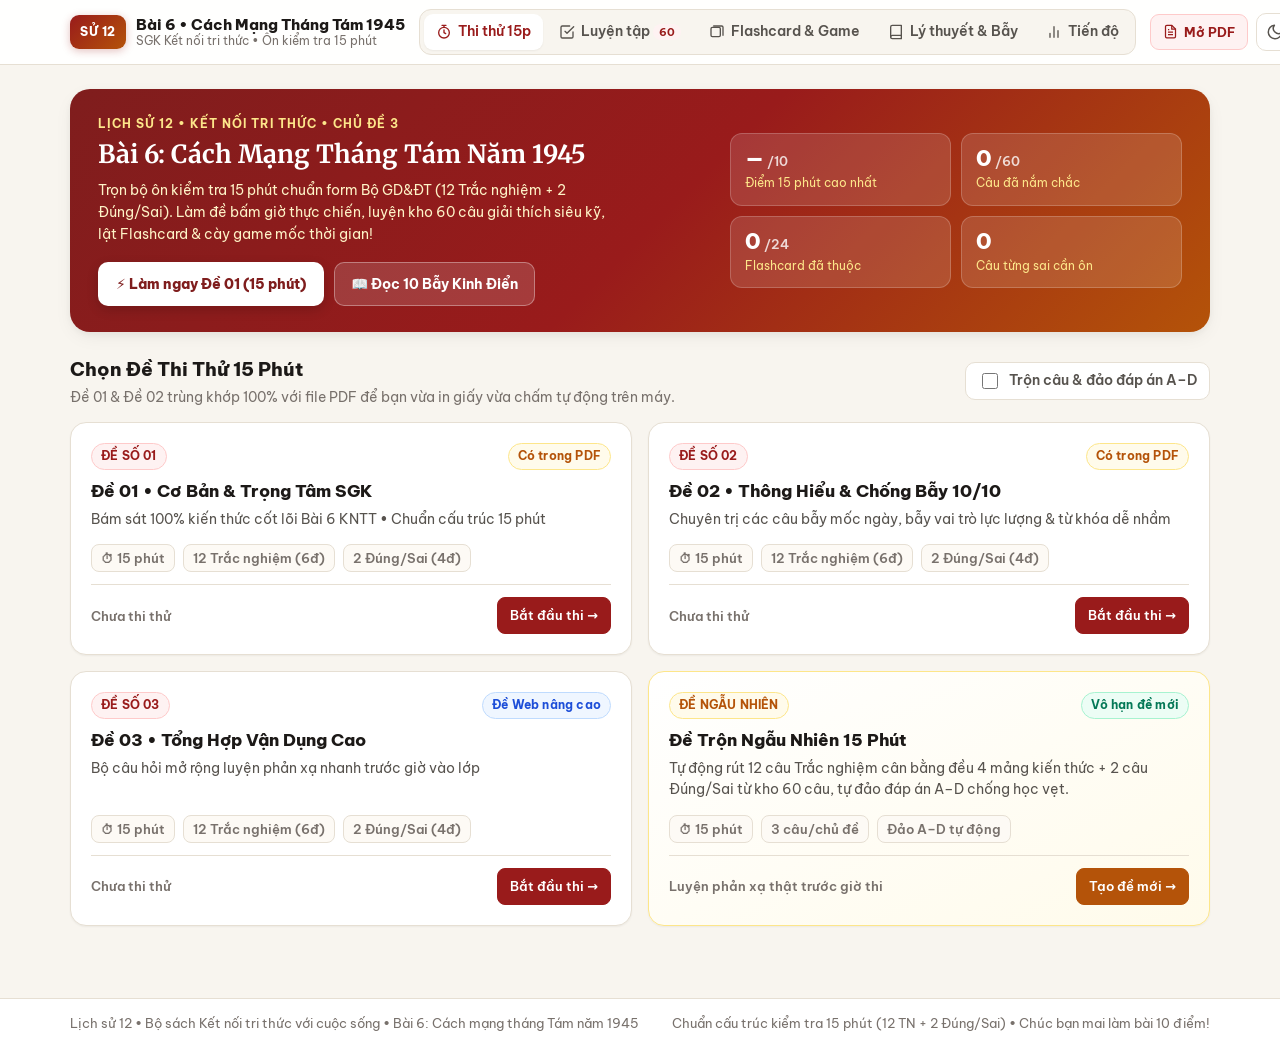
==== commit 6c5a2235: "Add files via upload" ====
--- a/index.html
+++ b/index.html
@@ -3,46 +3,54 @@
 <head>
   <meta charset="UTF-8" />
   <meta name="viewport" content="width=device-width, initial-scale=1.0, viewport-fit=cover" />
-  <title>Sử 12 • Thi Thử &amp; Chấm Đúng Sai (Full 177 Câu)</title>
-  <meta name="description" content="Trang web thi thử, chấm đúng sai và giải thích chi tiết môn Lịch sử 12 — đầy đủ 100% 177 câu hỏi từ đề cương kiểm tra giữa kì I." />
+  <title>Sử 12 (KNTT) • Bài 6: Cách Mạng Tháng Tám 1945 — Ôn Kiểm Tra 15 Phút</title>
+  <meta name="description" content="Web ôn tập cấp tốc và thi thử 15 phút Lịch sử 12 Kết nối tri thức Bài 6: Cách mạng tháng Tám năm 1945 — 60 câu chuẩn Bộ GD&ĐT, Flashcard, Game mốc thời gian và 10 bẫy kinh điển." />
   <link rel="preconnect" href="https://fonts.googleapis.com" />
   <link rel="preconnect" href="https://fonts.gstatic.com" crossorigin />
-  <link href="https://fonts.googleapis.com/css2?family=Be+Vietnam+Pro:ital,wght@0,400;0,500;0,600;0,700;0,800;1,400&display=swap" rel="stylesheet" />
+  <link href="https://fonts.googleapis.com/css2?family=Be+Vietnam+Pro:ital,wght@0,400;0,500;0,600;0,700;0,800;1,400&family=Merriweather:ital,wght@0,700;1,400&display=swap" rel="stylesheet" />
   <link rel="stylesheet" href="styles.css" />
 </head>
 <body>
-  <div id="app" class="app-shell">
-    <!-- Global Top Navigation -->
-    <header class="topbar" id="topbar">
+  <div class="app-shell">
+    <!-- Top Header -->
+    <header class="topbar">
       <div class="topbar-inner container">
-        <div class="brand" role="button" tabindex="0" id="brandBtn" title="Về trang chủ">
-          <div class="brand-badge">SỬ 12</div>
-          <div class="brand-text">
-            <span class="brand-title">Thi Thử &amp; Chấm Đúng Sai</span>
-            <span class="brand-sub">Full 100% đề cương Giữa kì I • 177 câu</span>
-          </div>
-        </div>
+        <button class="brand" id="brandBtn" type="button" title="Về trang Thi thử 15 phút">
+          <span class="brand-badge">SỬ 12</span>
+          <span class="brand-text">
+            <span class="brand-title">Bài 6 • Cách Mạng Tháng Tám 1945</span>
+            <span class="brand-sub">SGK Kết nối tri thức • Ôn kiểm tra 15 phút</span>
+          </span>
+        </button>
 
-        <nav class="main-nav" aria-label="Điều hướng chính" id="mainNav">
-          <button class="nav-tab active" data-view="home" type="button">
-            <svg viewBox="0 0 24 24" aria-hidden="true"><path d="M3 10.5L12 3l9 7.5V20a1 1 0 0 1-1 1h-5v-6H9v6H4a1 1 0 0 1-1-1v-9.5Z"/></svg>
-            <span>Thi thử</span>
+        <nav class="main-nav" id="mainNav" aria-label="Điều hướng chính">
+          <button class="nav-tab active" data-tab="exam" type="button">
+            <svg viewBox="0 0 24 24" aria-hidden="true"><circle cx="12" cy="13" r="8"/><path d="M12 9v4l2.5 1.5M9 2h6M12 2v3"/></svg>
+            <span>Thi thử 15p</span>
           </button>
-          <button class="nav-tab" data-view="practice-setup" type="button">
+          <button class="nav-tab" data-tab="practice" type="button">
             <svg viewBox="0 0 24 24" aria-hidden="true"><path d="M9 11l3 3L22 4"/><path d="M21 12v7a2 2 0 0 1-2 2H5a2 2 0 0 1-2-2V5a2 2 0 0 1 2-2h11"/></svg>
-            <span>Ôn tập</span>
+            <span>Luyện tập <em class="nav-count" id="navCountPractice">60</em></span>
           </button>
-          <button class="nav-tab" data-view="mindmap" type="button">
-            <svg viewBox="0 0 24 24" aria-hidden="true"><circle cx="12" cy="12" r="3"/><circle cx="4.5" cy="6" r="2"/><circle cx="19.5" cy="6" r="2"/><circle cx="4.5" cy="18" r="2"/><circle cx="19.5" cy="18" r="2"/><path d="M9.7 10.2L6.1 7.4M14.3 10.2l3.6-2.8M9.7 13.8l-3.6 2.8M14.3 13.8l3.6 2.8"/></svg>
-            <span>Sơ đồ tư duy</span>
+          <button class="nav-tab" data-tab="games" type="button">
+            <svg viewBox="0 0 24 24" aria-hidden="true"><rect x="3" y="5" width="14" height="14" rx="2"/><path d="M7 3h12a2 2 0 0 1 2 2v12"/></svg>
+            <span>Flashcard &amp; Game</span>
           </button>
-          <button class="nav-tab" data-view="bank" type="button">
+          <button class="nav-tab" data-tab="theory" type="button">
             <svg viewBox="0 0 24 24" aria-hidden="true"><path d="M4 19.5A2.5 2.5 0 0 1 6.5 17H20"/><path d="M6.5 2H20v20H6.5A2.5 2.5 0 0 1 4 19.5v-15A2.5 2.5 0 0 1 6.5 2z"/></svg>
-            <span>Kho đề (177)</span>
+            <span>Lý thuyết &amp; Bẫy</span>
+          </button>
+          <button class="nav-tab" data-tab="stats" type="button">
+            <svg viewBox="0 0 24 24" aria-hidden="true"><path d="M18 20V10M12 20V4M6 20v-6"/></svg>
+            <span>Tiến độ</span>
           </button>
         </nav>
 
         <div class="topbar-actions">
+          <a class="pdf-link-btn" href="On_Tap_Va_De_Kiem_Tra_15_Phut_Lich_Su_12_Bai_6_KNTT.pdf" target="_blank" title="Mở file PDF ôn tập & 2 đề thi thử">
+            <svg viewBox="0 0 24 24" aria-hidden="true"><path d="M14 2H6a2 2 0 0 0-2 2v16a2 2 0 0 0 2 2h12a2 2 0 0 0 2-2V8z"/><path d="M14 2v6h6M16 13H8M16 17H8M10 9H8"/></svg>
+            <span>Mở PDF</span>
+          </a>
           <button class="icon-btn" id="themeToggle" type="button" aria-label="Đổi giao diện Sáng/Tối" title="Đổi giao diện Sáng / Tối">
             <svg class="icon-sun" viewBox="0 0 24 24" aria-hidden="true"><circle cx="12" cy="12" r="4"/><path d="M12 2v2m0 16v2M4.93 4.93l1.41 1.41m11.32 11.32 1.41 1.41M2 12h2m16 0h2M4.93 19.07l1.41-1.41m11.32-11.32 1.41-1.41"/></svg>
             <svg class="icon-moon" viewBox="0 0 24 24" aria-hidden="true"><path d="M21 12.79A9 9 0 1 1 11.21 3 7 7 0 0 0 21 12.79z"/></svg>
@@ -51,17 +59,23 @@
       </div>
     </header>
 
-    <!-- Main Content Views -->
-    <main class="main-content" id="mainContent">
-      <!-- Views rendered dynamically by app.js for zero-lag transitions -->
-    </main>
+    <!-- Main Dynamic View -->
+    <main class="main-content" id="mainContent"></main>
 
-    <!-- Confirm Modal -->
+    <!-- Footer -->
+    <footer class="site-footer">
+      <div class="container footer-inner">
+        <span>Lịch sử 12 • Bộ sách Kết nối tri thức với cuộc sống • Bài 6: Cách mạng tháng Tám năm 1945</span>
+        <span>Chuẩn cấu trúc kiểm tra 15 phút (12 TN + 2 Đúng/Sai) • Chúc bạn mai làm bài 10 điểm!</span>
+      </div>
+    </footer>
+
+    <!-- Modal -->
     <div class="modal-backdrop" id="modalBackdrop" hidden>
       <div class="modal-dialog" role="dialog" aria-modal="true" aria-labelledby="modalTitle">
         <div class="modal-header">
           <h3 id="modalTitle">Xác nhận</h3>
-          <button class="icon-btn modal-close" id="modalCloseBtn" type="button" aria-label="Đóng">
+          <button class="icon-btn" id="modalCloseBtn" type="button" aria-label="Đóng">
             <svg viewBox="0 0 24 24"><path d="M18 6L6 18M6 6l12 12"/></svg>
           </button>
         </div>
@@ -70,35 +84,11 @@
       </div>
     </div>
 
-    <!-- Mobile Question Palette Bottom Sheet -->
-    <div class="sheet-backdrop" id="sheetBackdrop" hidden>
-      <div class="sheet-panel" role="dialog" aria-modal="true" aria-label="Bảng câu hỏi">
-        <div class="sheet-handle"></div>
-        <div class="sheet-header">
-          <div>
-            <h3>Bảng câu hỏi</h3>
-            <p class="sheet-sub" id="sheetSub"></p>
-          </div>
-          <button class="icon-btn" id="sheetCloseBtn" type="button" aria-label="Đóng bảng câu hỏi">
-            <svg viewBox="0 0 24 24"><path d="M18 6L6 18M6 6l12 12"/></svg>
-          </button>
-        </div>
-        <div class="sheet-body" id="sheetBody"></div>
-      </div>
-    </div>
-
-    <!-- Toast Notification -->
+    <!-- Toast Container -->
     <div class="toast-container" id="toastContainer" aria-live="polite"></div>
   </div>
 
-  <!-- Question & Mind Map Data (100% from PDF) -->
-  <script defer src="data/bai1.js"></script>
-  <script defer src="data/bai2.js"></script>
-  <script defer src="data/bai3.js"></script>
-  <script defer src="data/bai4.js"></script>
-  <script defer src="data/bai5.js"></script>
-  <script defer src="data/index.js"></script>
-  <script defer src="data/mindmap.js"></script>
-  <script defer src="app.js"></script>
+  <script src="data.js"></script>
+  <script src="app.js"></script>
 </body>
 </html>
--- a/styles.css
+++ b/styles.css
@@ -1,195 +1,169 @@
 /* ==========================================================================
-   Sử 12 • Thi Thử & Chấm Đúng Sai — Design System & Responsive Styles
+   Sử 12 (KNTT) — Bài 6: Cách Mạng Tháng Tám 1945
+   Editorial Crimson & Warm Ivory Study Aesthetic + Dark Mode
    ========================================================================== */
 
 :root {
-  --font-sans: 'Be Vietnam Pro', 'Segoe UI', -apple-system, BlinkMacSystemFont, Roboto, sans-serif;
-
-  --bg: #f4f6fb;
+  --bg: #f8f5ef;
   --surface: #ffffff;
-  --surface-2: #f8fafc;
-  --surface-quote: #f1f5fe;
-  --border: #e2e8f0;
-  --border-strong: #cbd5e1;
-
-  --text: #0f172a;
-  --text-secondary: #334155;
-  --text-muted: #64748b;
-
-  --primary: #2563eb;
-  --primary-hover: #1d4ed8;
-  --primary-soft: #eff6ff;
-  --primary-border: #bfdbfe;
-
-  --success: #059669;
+  --surface-alt: #fdfaf5;
+  --surface-hover: #f5efe6;
+  --border: #e6dfd3;
+  --border-strong: #d4c9b8;
+  --text: #1c1917;
+  --text-secondary: #57534e;
+  --text-muted: #78716c;
+
+  --primary: #991b1b;
+  --primary-hover: #7f1d1d;
+  --primary-soft: #fef2f2;
+  --primary-border: #fecaca;
+
+  --gold: #b45309;
+  --gold-soft: #fffbeb;
+  --gold-border: #fde68a;
+
+  --success: #047857;
   --success-soft: #ecfdf5;
   --success-border: #a7f3d0;
 
-  --danger: #e11d48;
-  --danger-soft: #fff1f2;
-  --danger-border: #fecdd3;
-
-  --warning: #d97706;
-  --warning-soft: #fffbeb;
-  --warning-border: #fde68a;
-
-  --amber-star: #f59e0b;
-
-  --shadow-xs: 0 1px 2px rgba(15, 23, 42, 0.05);
-  --shadow-sm: 0 2px 8px rgba(15, 23, 42, 0.06);
-  --shadow-md: 0 10px 25px -5px rgba(15, 23, 42, 0.1), 0 4px 10px -6px rgba(15, 23, 42, 0.06);
-
+  --danger: #dc2626;
+  --danger-soft: #fef2f2;
+  --danger-border: #fca5a5;
+
+  --info: #1d4ed8;
+  --info-soft: #eff6ff;
+  --info-border: #bfdbfe;
+
+  --shadow-sm: 0 1px 2px rgba(28, 25, 23, 0.05);
+  --shadow-md: 0 6px 20px -4px rgba(28, 25, 23, 0.08), 0 2px 6px rgba(28, 25, 23, 0.04);
+  --shadow-lg: 0 16px 36px -8px rgba(28, 25, 23, 0.14);
   --radius-sm: 8px;
   --radius-md: 12px;
   --radius-lg: 16px;
-  --radius-xl: 20px;
-
-  --topbar-h: 64px;
-}
-
-[data-theme='dark'] {
-  --bg: #0b1120;
-  --surface: #111827;
-  --surface-2: #1e293b;
-  --surface-quote: #172554;
-  --border: #1f2937;
-  --border-strong: #334155;
-
-  --text: #f1f5f9;
-  --text-secondary: #cbd5e1;
-  --text-muted: #94a3b8;
-
-  --primary: #3b82f6;
-  --primary-hover: #60a5fa;
-  --primary-soft: rgba(59, 130, 246, 0.16);
-  --primary-border: rgba(59, 130, 246, 0.4);
+  --font-sans: "Be Vietnam Pro", "Segoe UI", system-ui, -apple-system, sans-serif;
+  --font-serif: "Merriweather", "Times New Roman", Georgia, serif;
+}
+
+html[data-theme="dark"] {
+  --bg: #121110;
+  --surface: #1c1a18;
+  --surface-alt: #24211e;
+  --surface-hover: #2c2824;
+  --border: #332e29;
+  --border-strong: #463f38;
+  --text: #f5f2ed;
+  --text-secondary: #c7bfb5;
+  --text-muted: #9a9085;
+
+  --primary: #ef4444;
+  --primary-hover: #dc2626;
+  --primary-soft: rgba(239, 68, 68, 0.13);
+  --primary-border: rgba(239, 68, 68, 0.35);
+
+  --gold: #f59e0b;
+  --gold-soft: rgba(245, 158, 11, 0.13);
+  --gold-border: rgba(245, 158, 11, 0.35);
 
   --success: #10b981;
-  --success-soft: rgba(16, 185, 129, 0.16);
-  --success-border: rgba(16, 185, 129, 0.42);
-
-  --danger: #fb7185;
-  --danger-soft: rgba(244, 63, 94, 0.16);
-  --danger-border: rgba(244, 63, 94, 0.42);
-
-  --warning: #fbbf24;
-  --warning-soft: rgba(245, 158, 11, 0.16);
-  --warning-border: rgba(245, 158, 11, 0.42);
-
-  --shadow-xs: 0 1px 2px rgba(0, 0, 0, 0.35);
-  --shadow-sm: 0 2px 8px rgba(0, 0, 0, 0.35);
-  --shadow-md: 0 14px 30px -5px rgba(0, 0, 0, 0.55);
-}
-
-*,
-*::before,
-*::after {
-  box-sizing: border-box;
-}
-
-html,
+  --success-soft: rgba(16, 185, 129, 0.13);
+  --success-border: rgba(16, 185, 129, 0.35);
+
+  --danger: #f87171;
+  --danger-soft: rgba(248, 113, 113, 0.14);
+  --danger-border: rgba(248, 113, 113, 0.38);
+
+  --info: #60a5fa;
+  --info-soft: rgba(96, 165, 250, 0.12);
+  --info-border: rgba(96, 165, 250, 0.35);
+
+  --shadow-sm: 0 1px 3px rgba(0, 0, 0, 0.35);
+  --shadow-md: 0 8px 24px rgba(0, 0, 0, 0.45);
+  --shadow-lg: 0 18px 40px rgba(0, 0, 0, 0.6);
+}
+
+*, *::before, *::after { box-sizing: border-box; }
+html { scroll-behavior: smooth; }
 body {
   margin: 0;
-  padding: 0;
   font-family: var(--font-sans);
-  background-color: var(--bg);
+  font-size: 15px;
+  line-height: 1.6;
   color: var(--text);
-  line-height: 1.6;
+  background: var(--bg);
   -webkit-font-smoothing: antialiased;
-  overflow-x: clip;
-}
-
-button,
-input,
-select {
-  font-family: inherit;
-}
-
-button {
-  cursor: pointer;
-  touch-action: manipulation;
-}
-
-[hidden] {
-  display: none !important;
-}
+}
+
+button, input, select { font: inherit; color: inherit; }
+button { cursor: pointer; }
+a { color: inherit; text-decoration: none; }
 
 .container {
   width: 100%;
-  max-width: 1200px;
+  max-width: 1180px;
   margin: 0 auto;
-  padding: 0 16px;
-}
-
-/* Top Navigation Bar */
+  padding: 0 20px;
+}
+
+.app-shell {
+  min-height: 100vh;
+  display: flex;
+  flex-direction: column;
+}
+
+/* ==========================================================================
+   Topbar
+   ========================================================================== */
 .topbar {
   position: sticky;
   top: 0;
-  z-index: 40;
-  background-color: var(--surface);
+  z-index: 60;
+  background: color-mix(in srgb, var(--surface) 92%, transparent);
+  backdrop-filter: blur(12px);
   border-bottom: 1px solid var(--border);
-  box-shadow: var(--shadow-xs);
 }
 
 .topbar-inner {
-  min-height: var(--topbar-h);
   display: flex;
   align-items: center;
   justify-content: space-between;
-  gap: 12px;
-  padding-top: 8px;
-  padding-bottom: 8px;
+  gap: 14px;
+  min-height: 64px;
+  padding-top: 6px;
+  padding-bottom: 6px;
 }
 
 .brand {
   display: flex;
   align-items: center;
   gap: 10px;
-  cursor: pointer;
-  user-select: none;
-  min-width: 0;
+  background: none;
+  border: none;
+  padding: 4px 0;
+  text-align: left;
+  flex-shrink: 0;
 }
 
 .brand-badge {
-  flex-shrink: 0;
-  background: linear-gradient(135deg, #2563eb, #4f46e5);
-  color: #ffffff;
+  background: linear-gradient(135deg, #991b1b, #b45309);
+  color: #fff;
   font-weight: 800;
-  font-size: 0.78rem;
-  letter-spacing: 0.04em;
-  padding: 6px 10px;
-  border-radius: 10px;
-  box-shadow: 0 3px 8px rgba(37, 99, 235, 0.25);
-}
-
-.brand-text {
-  display: flex;
-  flex-direction: column;
-  min-width: 0;
-}
-
-.brand-title {
-  font-weight: 700;
-  font-size: 0.98rem;
-  line-height: 1.25;
-  white-space: nowrap;
-  overflow: hidden;
-  text-overflow: ellipsis;
-}
-
-.brand-sub {
-  font-size: 0.75rem;
-  color: var(--text-muted);
-  white-space: nowrap;
-  overflow: hidden;
-  text-overflow: ellipsis;
-}
+  font-size: 12px;
+  letter-spacing: 0.6px;
+  padding: 7px 10px;
+  border-radius: 9px;
+  box-shadow: 0 2px 8px rgba(153, 27, 27, 0.28);
+}
+
+.brand-text { display: flex; flex-direction: column; line-height: 1.25; }
+.brand-title { font-weight: 800; font-size: 14.5px; color: var(--text); }
+.brand-sub { font-size: 11.5px; color: var(--text-muted); }
 
 .main-nav {
   display: flex;
   align-items: center;
   gap: 4px;
-  background: var(--surface-2);
+  background: var(--bg);
   padding: 4px;
   border-radius: 12px;
   border: 1px solid var(--border);
@@ -199,37 +173,42 @@
   display: inline-flex;
   align-items: center;
   gap: 6px;
+  padding: 7px 12px;
+  border-radius: 9px;
   border: none;
   background: transparent;
   color: var(--text-secondary);
+  font-size: 13.5px;
   font-weight: 600;
-  font-size: 0.875rem;
-  padding: 8px 14px;
-  border-radius: 9px;
-  transition: background-color 0.15s ease, color 0.15s ease;
+  transition: all 0.16s ease;
   white-space: nowrap;
 }
 
 .nav-tab svg {
-  width: 17px;
-  height: 17px;
+  width: 16px;
+  height: 16px;
   fill: none;
   stroke: currentColor;
   stroke-width: 2;
   stroke-linecap: round;
   stroke-linejoin: round;
-  flex-shrink: 0;
-}
-
-.nav-tab:hover {
-  color: var(--text);
-  background: var(--surface);
-}
-
+}
+
+.nav-tab:hover { color: var(--text); background: var(--surface-hover); }
 .nav-tab.active {
-  background: var(--primary);
-  color: #ffffff;
-  box-shadow: 0 2px 6px rgba(37, 99, 235, 0.28);
+  background: var(--surface);
+  color: var(--primary);
+  box-shadow: var(--shadow-sm);
+}
+
+.nav-count {
+  font-style: normal;
+  font-size: 11px;
+  font-weight: 700;
+  background: var(--primary-soft);
+  color: var(--primary);
+  padding: 1px 6px;
+  border-radius: 99px;
 }
 
 .topbar-actions {
@@ -239,68 +218,49 @@
   flex-shrink: 0;
 }
 
-.icon-btn {
+.pdf-link-btn {
   display: inline-flex;
   align-items: center;
-  justify-content: center;
-  width: 40px;
-  height: 40px;
-  border-radius: 10px;
-  border: 1px solid var(--border);
-  background: var(--surface-2);
-  color: var(--text-secondary);
-  transition: background-color 0.15s ease, border-color 0.15s ease, color 0.15s ease;
-}
-
-.icon-btn:hover {
-  border-color: var(--border-strong);
-  color: var(--text);
-}
-
-.icon-btn svg {
-  width: 19px;
-  height: 19px;
+  gap: 6px;
+  padding: 7px 12px;
+  border-radius: 9px;
+  font-size: 13px;
+  font-weight: 700;
+  background: var(--primary-soft);
+  color: var(--primary);
+  border: 1px solid var(--primary-border);
+  transition: all 0.16s ease;
+}
+
+.pdf-link-btn svg {
+  width: 15px;
+  height: 15px;
   fill: none;
   stroke: currentColor;
   stroke-width: 2;
-  stroke-linecap: round;
-  stroke-linejoin: round;
-}
-
-[data-theme='light'] .icon-moon {
-  display: none;
-}
-[data-theme='dark'] .icon-sun {
-  display: none;
-}
-
-/* Main View Container */
-.main-content {
-  padding: 20px 0 48px;
-  min-height: calc(100vh - var(--topbar-h));
-}
-
-/* Buttons */
-.btn {
+}
+
+.pdf-link-btn:hover {
+  background: var(--primary);
+  color: #fff;
+  border-color: var(--primary);
+}
+
+.icon-btn {
+  width: 38px;
+  height: 38px;
   display: inline-flex;
   align-items: center;
   justify-content: center;
-  gap: 8px;
-  min-height: 44px;
-  padding: 10px 18px;
-  border-radius: 11px;
-  border: 1px solid transparent;
-  font-weight: 600;
-  font-size: 0.92rem;
-  text-decoration: none;
-  transition: background-color 0.15s ease, border-color 0.15s ease, transform 0.1s ease, box-shadow 0.15s ease;
-}
-
-.btn:active {
-  transform: scale(0.98);
-}
-
-.btn svg {
+  border-radius: 10px;
+  border: 1px solid var(--border);
+  background: var(--surface);
+  color: var(--text-secondary);
+  transition: all 0.15s ease;
+}
+
+.icon-btn:hover { background: var(--surface-hover); color: var(--text); }
+.icon-btn svg {
   width: 18px;
   height: 18px;
   fill: none;
@@ -308,534 +268,387 @@
   stroke-width: 2;
   stroke-linecap: round;
   stroke-linejoin: round;
-  flex-shrink: 0;
-}
+}
+
+html[data-theme="light"] .icon-sun { display: none; }
+html[data-theme="dark"] .icon-moon { display: none; }
+
+/* ==========================================================================
+   Main Content & Common Primitives
+   ========================================================================== */
+.main-content {
+  flex: 1;
+  padding: 24px 0 48px 0;
+}
+
+.card {
+  background: var(--surface);
+  border: 1px solid var(--border);
+  border-radius: var(--radius-lg);
+  box-shadow: var(--shadow-sm);
+}
+
+.btn {
+  display: inline-flex;
+  align-items: center;
+  justify-content: center;
+  gap: 7px;
+  padding: 10px 16px;
+  border-radius: 10px;
+  border: 1px solid var(--border);
+  background: var(--surface);
+  color: var(--text);
+  font-weight: 600;
+  font-size: 14px;
+  transition: all 0.15s ease;
+}
+.btn:hover:not(:disabled) { background: var(--surface-hover); border-color: var(--border-strong); }
+.btn:disabled { opacity: 0.45; cursor: not-allowed; }
 
 .btn-primary {
   background: var(--primary);
-  color: #ffffff;
-  box-shadow: 0 3px 10px rgba(37, 99, 235, 0.25);
-}
-
-.btn-primary:hover {
+  border-color: var(--primary);
+  color: #fff;
+}
+.btn-primary:hover:not(:disabled) {
   background: var(--primary-hover);
-}
+  border-color: var(--primary-hover);
+  transform: translateY(-1px);
+  box-shadow: 0 4px 12px rgba(153, 27, 27, 0.28);
+}
+
+.btn-gold {
+  background: var(--gold);
+  border-color: var(--gold);
+  color: #fff;
+}
+.btn-gold:hover:not(:disabled) { filter: brightness(0.92); transform: translateY(-1px); }
 
 .btn-success {
   background: var(--success);
-  color: #ffffff;
-  box-shadow: 0 3px 10px rgba(5, 150, 105, 0.25);
-}
-
-.btn-success:hover {
-  filter: brightness(1.06);
-}
-
-.btn-outline {
-  background: var(--surface);
-  border-color: var(--border-strong);
-  color: var(--text);
-}
-
-.btn-outline:hover {
-  background: var(--surface-2);
-}
-
-.btn-soft {
-  background: var(--primary-soft);
-  color: var(--primary);
-  border-color: var(--primary-border);
-}
-
-.btn-soft:hover {
-  filter: brightness(0.97);
-}
-
-.btn-danger-soft {
+  border-color: var(--success);
+  color: #fff;
+}
+.btn-success:hover:not(:disabled) { filter: brightness(0.93); }
+
+.btn-soft-danger {
   background: var(--danger-soft);
+  border-color: var(--danger-border);
   color: var(--danger);
-  border-color: var(--danger-border);
-}
-
-.btn-sm {
-  min-height: 36px;
-  padding: 6px 12px;
-  font-size: 0.84rem;
-  border-radius: 9px;
-}
-
-.btn:disabled {
-  opacity: 0.45;
-  cursor: not-allowed;
-  transform: none;
-}
-
-/* Cards & Surfaces */
-.card {
-  background: var(--surface);
-  border: 1px solid var(--border);
-  border-radius: var(--radius-lg);
-  box-shadow: var(--shadow-xs);
-  padding: 20px;
-}
-
-.section-header {
-  display: flex;
-  align-items: flex-end;
-  justify-content: space-between;
-  gap: 12px;
+}
+.btn-soft-danger:hover:not(:disabled) { background: var(--danger); color: #fff; }
+
+.btn-sm { padding: 7px 12px; font-size: 13px; border-radius: 8px; }
+
+.badge {
+  display: inline-flex;
+  align-items: center;
+  gap: 4px;
+  padding: 3px 9px;
+  border-radius: 99px;
+  font-size: 11.5px;
+  font-weight: 700;
+  letter-spacing: 0.2px;
+}
+.badge-red { background: var(--primary-soft); color: var(--primary); border: 1px solid var(--primary-border); }
+.badge-gold { background: var(--gold-soft); color: var(--gold); border: 1px solid var(--gold-border); }
+.badge-green { background: var(--success-soft); color: var(--success); border: 1px solid var(--success-border); }
+.badge-info { background: var(--info-soft); color: var(--info); border: 1px solid var(--info-border); }
+.badge-neutral { background: var(--surface-alt); color: var(--text-secondary); border: 1px solid var(--border); }
+
+/* ==========================================================================
+   Hero Banner (Home / Exam Hub)
+   ========================================================================== */
+.hero-banner {
+  background: linear-gradient(135deg, #7f1d1d 0%, #991b1b 52%, #b45309 100%);
+  color: #fff;
+  border-radius: 20px;
+  padding: 26px 28px;
+  margin-bottom: 22px;
+  box-shadow: var(--shadow-md);
+  display: grid;
+  grid-template-columns: 1.35fr 1fr;
+  gap: 22px;
+  align-items: center;
+}
+
+.hero-kicker {
+  font-size: 11.5px;
+  font-weight: 700;
+  letter-spacing: 1px;
+  text-transform: uppercase;
+  color: #fde68a;
+  margin-bottom: 6px;
+}
+
+.hero-title {
+  font-family: var(--font-serif);
+  font-size: 25px;
+  line-height: 1.25;
+  margin: 0 0 8px 0;
+}
+
+.hero-desc {
+  font-size: 14px;
+  color: #fef3c7;
+  margin: 0 0 16px 0;
+  max-width: 58ch;
+}
+
+.hero-cta-row {
+  display: flex;
   flex-wrap: wrap;
-  margin-bottom: 14px;
-}
-
-.section-title {
-  margin: 0;
-  font-size: 1.15rem;
+  gap: 10px;
+}
+
+.hero-btn-white {
+  background: #ffffff;
+  color: #7f1d1d;
+  border: none;
+  padding: 10px 18px;
+  border-radius: 10px;
+  font-weight: 800;
+  font-size: 14px;
+  display: inline-flex;
+  align-items: center;
+  gap: 7px;
+  box-shadow: 0 4px 12px rgba(0,0,0,0.16);
+  transition: transform 0.15s ease;
+}
+.hero-btn-white:hover { transform: translateY(-1px); background: #fffbeb; }
+
+.hero-btn-ghost {
+  background: rgba(255,255,255,0.14);
+  color: #fff;
+  border: 1px solid rgba(255,255,255,0.34);
+  padding: 10px 16px;
+  border-radius: 10px;
   font-weight: 700;
-}
-
-.section-sub {
-  margin: 2px 0 0;
-  font-size: 0.86rem;
-  color: var(--text-muted);
-}
-
-/* Hero Banner */
-.hero {
-  background: linear-gradient(135deg, #1e3a8a 0%, #2563eb 55%, #4f46e5 100%);
-  color: #ffffff;
-  border-radius: var(--radius-xl);
-  padding: 24px;
-  margin-bottom: 20px;
-  box-shadow: 0 12px 28px -8px rgba(37, 99, 235, 0.35);
+  font-size: 14px;
+  display: inline-flex;
+  align-items: center;
+  gap: 7px;
+  transition: background 0.15s ease;
+}
+.hero-btn-ghost:hover { background: rgba(255,255,255,0.24); }
+
+.hero-stats-grid {
   display: grid;
-  grid-template-columns: 1.3fr 1fr;
-  gap: 20px;
-  align-items: center;
-}
-
-.hero-tag {
-  display: inline-flex;
-  align-items: center;
-  gap: 6px;
-  font-size: 0.78rem;
-  font-weight: 700;
-  background: rgba(255, 255, 255, 0.16);
-  padding: 5px 11px;
-  border-radius: 999px;
-  margin-bottom: 10px;
-}
-
-.hero h1 {
-  margin: 0 0 8px;
-  font-size: 1.55rem;
-  line-height: 1.28;
-  font-weight: 800;
-}
-
-.hero p {
-  margin: 0;
-  color: rgba(255, 255, 255, 0.9);
-  font-size: 0.94rem;
-}
-
-.hero-stats {
-  display: grid;
-  grid-template-columns: repeat(2, 1fr);
+  grid-template-columns: 1fr 1fr;
   gap: 10px;
 }
 
 .hero-stat {
   background: rgba(255, 255, 255, 0.13);
-  border: 1px solid rgba(255, 255, 255, 0.18);
+  border: 1px solid rgba(255, 255, 255, 0.2);
+  border-radius: 12px;
+  padding: 12px 14px;
+}
+.hero-stat-val { font-size: 22px; font-weight: 800; line-height: 1.15; }
+.hero-stat-lbl { font-size: 12px; color: #fde68a; margin-top: 2px; }
+
+/* Exam Hub Grid */
+.section-header-row {
+  display: flex;
+  align-items: center;
+  justify-content: space-between;
+  flex-wrap: wrap;
+  gap: 12px;
+  margin-bottom: 14px;
+}
+.section-title { font-size: 19px; font-weight: 800; margin: 0; }
+.section-sub { font-size: 13.5px; color: var(--text-muted); margin: 2px 0 0 0; }
+
+.toggle-label {
+  display: inline-flex;
+  align-items: center;
+  gap: 8px;
+  font-size: 13.5px;
+  font-weight: 600;
+  color: var(--text-secondary);
+  background: var(--surface);
+  border: 1px solid var(--border);
+  padding: 7px 12px;
+  border-radius: 10px;
+  cursor: pointer;
+}
+.toggle-label input { accent-color: var(--primary); width: 16px; height: 16px; }
+
+.exam-grid {
+  display: grid;
+  grid-template-columns: repeat(2, minmax(0, 1fr));
+  gap: 16px;
+  margin-bottom: 24px;
+}
+
+.exam-card {
+  padding: 20px;
+  display: flex;
+  flex-direction: column;
+  justify-content: space-between;
+  gap: 14px;
+  transition: transform 0.16s ease, box-shadow 0.16s ease, border-color 0.16s ease;
+}
+.exam-card:hover {
+  transform: translateY(-2px);
+  box-shadow: var(--shadow-md);
+  border-color: var(--primary-border);
+}
+
+.exam-card-top { display: flex; justify-content: space-between; align-items: flex-start; gap: 10px; }
+.exam-card-title { font-size: 17px; font-weight: 800; margin: 8px 0 4px 0; color: var(--text); }
+.exam-card-desc { font-size: 13.5px; color: var(--text-secondary); margin: 0; }
+.exam-meta-row {
+  display: flex;
+  flex-wrap: wrap;
+  gap: 8px;
+  font-size: 12.5px;
+  color: var(--text-muted);
+}
+.exam-meta-pill {
+  background: var(--surface-alt);
+  border: 1px solid var(--border);
+  padding: 3px 9px;
+  border-radius: 8px;
+  font-weight: 600;
+}
+.exam-card-foot {
+  display: flex;
+  align-items: center;
+  justify-content: space-between;
+  gap: 10px;
+  padding-top: 12px;
+  border-top: 1px solid var(--border);
+}
+.exam-best { font-size: 12.5px; color: var(--text-muted); font-weight: 600; }
+.exam-best strong { color: var(--success); }
+
+/* ==========================================================================
+   Active Exam Interface
+   ========================================================================== */
+.exam-sticky-bar {
+  position: sticky;
+  top: 64px;
+  z-index: 45;
+  background: var(--surface);
+  border: 1px solid var(--border);
   border-radius: 14px;
-  padding: 12px 14px;
-}
-
-.hero-stat-val {
-  font-size: 1.35rem;
+  padding: 12px 18px;
+  margin-bottom: 18px;
+  box-shadow: var(--shadow-md);
+  display: flex;
+  align-items: center;
+  justify-content: space-between;
+  flex-wrap: wrap;
+  gap: 12px;
+}
+
+.exam-bar-left { display: flex; align-items: center; gap: 12px; flex-wrap: wrap; }
+.exam-bar-title { font-weight: 800; font-size: 15px; }
+.exam-progress-pill {
+  background: var(--surface-alt);
+  border: 1px solid var(--border);
+  padding: 4px 10px;
+  border-radius: 99px;
+  font-size: 13px;
+  font-weight: 700;
+  color: var(--text-secondary);
+}
+
+.exam-bar-right { display: flex; align-items: center; gap: 10px; }
+
+.timer-pill {
+  display: inline-flex;
+  align-items: center;
+  gap: 7px;
+  padding: 7px 14px;
+  border-radius: 10px;
   font-weight: 800;
-  line-height: 1.2;
-}
-
-.hero-stat-lbl {
-  font-size: 0.78rem;
-  color: rgba(255, 255, 255, 0.85);
-}
-
-/* Preset Grid */
-.preset-grid {
+  font-size: 16px;
+  font-variant-numeric: tabular-nums;
+  background: var(--surface-alt);
+  border: 1.5px solid var(--border-strong);
+  color: var(--text);
+}
+.timer-pill.warn { background: var(--gold-soft); border-color: var(--gold); color: var(--gold); }
+.timer-pill.danger {
+  background: var(--danger-soft);
+  border-color: var(--danger);
+  color: var(--danger);
+  animation: pulseTimer 1s infinite;
+}
+@keyframes pulseTimer {
+  0%, 100% { transform: scale(1); }
+  50% { transform: scale(1.03); }
+}
+
+.exam-workspace {
+  display: grid;
+  grid-template-columns: minmax(0, 1fr) 270px;
+  gap: 20px;
+  align-items: start;
+}
+
+.exam-sidebar {
+  position: sticky;
+  top: 144px;
+  padding: 16px;
+}
+
+.palette-title {
+  font-size: 13.5px;
+  font-weight: 800;
+  margin: 0 0 10px 0;
+  display: flex;
+  justify-content: space-between;
+  align-items: center;
+}
+
+.palette-grid {
   display: grid;
   grid-template-columns: repeat(4, 1fr);
-  gap: 14px;
-  margin-bottom: 24px;
-}
-
-.preset-card {
-  background: var(--surface);
-  border: 1px solid var(--border);
-  border-radius: var(--radius-lg);
-  padding: 16px;
-  display: flex;
-  flex-direction: column;
-  justify-content: space-between;
-  gap: 12px;
-  box-shadow: var(--shadow-xs);
-  transition: transform 0.15s ease, border-color 0.15s ease, box-shadow 0.15s ease;
-}
-
-.preset-card:hover {
-  transform: translateY(-2px);
-  border-color: var(--primary-border);
-  box-shadow: var(--shadow-sm);
-}
-
-.preset-badge {
-  display: inline-block;
-  font-size: 0.73rem;
+  gap: 7px;
+  margin-bottom: 12px;
+}
+
+.pal-btn {
+  height: 36px;
+  border-radius: 8px;
+  border: 1.5px solid var(--border);
+  background: var(--surface-alt);
   font-weight: 700;
-  padding: 3px 9px;
-  border-radius: 999px;
-  margin-bottom: 8px;
-}
-
-.badge-blue {
-  background: var(--primary-soft);
-  color: var(--primary);
-}
-.badge-green {
-  background: var(--success-soft);
-  color: var(--success);
-}
-.badge-amber {
-  background: var(--warning-soft);
-  color: var(--warning);
-}
-.badge-rose {
-  background: var(--danger-soft);
-  color: var(--danger);
-}
-
-.preset-title {
-  margin: 0 0 4px;
-  font-size: 1rem;
-  font-weight: 700;
-}
-
-.preset-desc {
-  margin: 0;
-  font-size: 0.84rem;
-  color: var(--text-muted);
-}
-
-/* Custom Builder + Lesson Grid Layout */
-.home-grid {
-  display: grid;
-  grid-template-columns: 1.15fr 1fr;
-  gap: 20px;
-  margin-bottom: 24px;
-  align-items: start;
-}
-
-.form-group {
-  margin-bottom: 16px;
-}
-
-.form-label {
-  display: block;
-  font-weight: 700;
-  font-size: 0.88rem;
-  margin-bottom: 8px;
-  color: var(--text);
-}
-
-.chip-grid {
-  display: flex;
-  flex-wrap: wrap;
-  gap: 8px;
-}
-
-.chip-toggle {
-  display: inline-flex;
-  align-items: center;
-  gap: 6px;
-  padding: 8px 12px;
-  border-radius: 10px;
-  border: 1px solid var(--border-strong);
-  background: var(--surface-2);
+  font-size: 13px;
   color: var(--text-secondary);
-  font-size: 0.85rem;
-  font-weight: 600;
+  position: relative;
   transition: all 0.14s ease;
-  user-select: none;
-}
-
-.chip-toggle input {
-  display: none;
-}
-
-.chip-toggle.selected {
-  background: var(--primary-soft);
-  border-color: var(--primary);
-  color: var(--primary);
-}
-
-.segmented {
-  display: inline-flex;
-  flex-wrap: wrap;
-  gap: 6px;
-  width: 100%;
-}
-
-.seg-btn {
-  flex: 1 1 auto;
-  min-height: 40px;
-  padding: 8px 12px;
-  border-radius: 10px;
-  border: 1px solid var(--border-strong);
-  background: var(--surface-2);
-  color: var(--text-secondary);
-  font-size: 0.85rem;
-  font-weight: 600;
-  text-align: center;
-}
-
-.seg-btn.active {
-  background: var(--primary);
-  border-color: var(--primary);
-  color: #ffffff;
-}
-
-.switch-row {
-  display: flex;
-  align-items: center;
-  justify-content: space-between;
-  gap: 12px;
-  padding: 10px 12px;
-  background: var(--surface-2);
-  border: 1px solid var(--border);
-  border-radius: 10px;
-  margin-bottom: 8px;
-}
-
-.switch-row label {
-  font-size: 0.87rem;
-  font-weight: 500;
-  cursor: pointer;
-}
-
-.inline-select,
-.inline-input {
-  min-height: 38px;
-  padding: 6px 10px;
-  border-radius: 9px;
-  border: 1px solid var(--border-strong);
-  background: var(--surface);
-  color: var(--text);
-  font-size: 0.9rem;
-}
-
-/* Lesson List */
-.lesson-list {
-  display: flex;
-  flex-direction: column;
-  gap: 10px;
-}
-
-.lesson-item {
-  border: 1px solid var(--border);
-  background: var(--surface-2);
-  border-radius: 13px;
-  padding: 14px;
-  display: flex;
-  align-items: center;
-  justify-content: space-between;
-  gap: 12px;
-  flex-wrap: wrap;
-}
-
-.lesson-info {
-  min-width: 0;
-  flex: 1 1 220px;
-}
-
-.lesson-topic {
-  font-size: 0.72rem;
-  font-weight: 700;
-  text-transform: uppercase;
-  letter-spacing: 0.03em;
-  color: var(--primary);
-  margin-bottom: 2px;
-}
-
-.lesson-name {
-  font-weight: 700;
-  font-size: 0.95rem;
-  margin-bottom: 3px;
-}
-
-.lesson-meta {
-  font-size: 0.8rem;
-  color: var(--text-muted);
-}
-
-.lesson-actions {
-  display: flex;
-  gap: 6px;
-  flex-shrink: 0;
-}
-
-/* History List */
-.history-list {
-  display: grid;
-  grid-template-columns: repeat(auto-fill, minmax(260px, 1fr));
-  gap: 12px;
-}
-
-.history-card {
-  background: var(--surface-2);
-  border: 1px solid var(--border);
-  border-radius: 12px;
-  padding: 13px;
-  display: flex;
-  justify-content: space-between;
-  align-items: center;
-  gap: 10px;
-}
-
-.history-score {
-  font-size: 1.2rem;
-  font-weight: 800;
-  color: var(--primary);
-  white-space: nowrap;
-}
-
-/* ==========================================================================
-   Active Exam / Practice Workspace
-   ========================================================================== */
-.exam-bar {
-  position: sticky;
-  top: var(--topbar-h);
-  z-index: 30;
-  background: var(--surface);
-  border-bottom: 1px solid var(--border);
-  box-shadow: var(--shadow-xs);
-  margin-top: -20px;
-  margin-bottom: 20px;
-}
-
-.exam-bar-inner {
-  display: flex;
-  align-items: center;
-  justify-content: space-between;
-  gap: 12px;
-  padding: 10px 16px;
-  max-width: 1200px;
-  margin: 0 auto;
-  flex-wrap: wrap;
-}
-
-.exam-bar-left {
-  display: flex;
-  align-items: center;
-  gap: 10px;
-  min-width: 0;
-}
-
-.exam-title-wrap {
-  min-width: 0;
-}
-
-.exam-title {
-  font-weight: 700;
-  font-size: 0.95rem;
-  white-space: nowrap;
-  overflow: hidden;
-  text-overflow: ellipsis;
-  max-width: 360px;
-}
-
-.exam-progress-txt {
-  font-size: 0.78rem;
-  color: var(--text-muted);
-}
-
-.exam-bar-right {
-  display: flex;
-  align-items: center;
-  gap: 8px;
-  flex-wrap: wrap;
-}
-
-.timer-pill {
-  display: inline-flex;
-  align-items: center;
-  gap: 6px;
-  padding: 7px 12px;
-  border-radius: 10px;
-  background: var(--primary-soft);
-  color: var(--primary);
-  font-weight: 700;
-  font-variant-numeric: tabular-nums;
-  font-size: 0.92rem;
-  border: 1px solid var(--primary-border);
-}
-
-.timer-pill.warning {
-  background: var(--warning-soft);
-  color: var(--warning);
-  border-color: var(--warning-border);
-}
-
-.timer-pill.danger {
-  background: var(--danger-soft);
-  color: var(--danger);
-  border-color: var(--danger-border);
-  animation: pulse 1s infinite;
-}
-
-@keyframes pulse {
-  0%, 100% { opacity: 1; }
-  50% { opacity: 0.7; }
-}
-
-.workspace-layout {
-  display: grid;
-  grid-template-columns: minmax(0, 1fr) 300px;
-  gap: 20px;
-  align-items: start;
-}
-
-.questions-col {
-  display: flex;
-  flex-direction: column;
-  gap: 16px;
-  min-width: 0;
-}
-
-.sidebar-col {
-  position: sticky;
-  top: calc(var(--topbar-h) + 74px);
-}
-
-.palette-card {
-  background: var(--surface);
-  border: 1px solid var(--border);
-  border-radius: var(--radius-lg);
-  padding: 16px;
-  box-shadow: var(--shadow-xs);
-}
+}
+.pal-btn:hover { border-color: var(--primary); color: var(--primary); }
+.pal-btn.answered { background: var(--primary); border-color: var(--primary); color: #fff; }
+.pal-btn.partial { background: var(--gold-soft); border-color: var(--gold); color: var(--gold); }
+.pal-btn.flagged::after {
+  content: "";
+  position: absolute;
+  top: 3px;
+  right: 3px;
+  width: 7px;
+  height: 7px;
+  border-radius: 50%;
+  background: #f59e0b;
+  border: 1.5px solid #fff;
+}
+.pal-btn.correct { background: var(--success); border-color: var(--success); color: #fff; }
+.pal-btn.wrong { background: var(--danger); border-color: var(--danger); color: #fff; }
 
 .palette-legend {
   display: flex;
   flex-wrap: wrap;
   gap: 8px 12px;
-  font-size: 0.75rem;
+  font-size: 11.5px;
   color: var(--text-muted);
-  margin: 8px 0 12px;
-}
-
-.legend-dot {
+  padding-top: 10px;
+  border-top: 1px solid var(--border);
+}
+.leg-dot {
   display: inline-block;
   width: 10px;
   height: 10px;
@@ -844,444 +657,233 @@
   vertical-align: middle;
 }
 
-.palette-grid {
-  display: grid;
-  grid-template-columns: repeat(5, 1fr);
-  gap: 6px;
-  max-height: 360px;
-  overflow-y: auto;
-  padding-right: 2px;
-}
-
-.p-btn {
-  position: relative;
-  height: 36px;
+/* Question Cards */
+.part-divider {
+  background: var(--primary-soft);
+  border: 1px solid var(--primary-border);
+  border-left: 4px solid var(--primary);
+  border-radius: 12px;
+  padding: 12px 16px;
+  margin: 0 0 14px 0;
+}
+.part-divider h3 { margin: 0 0 2px 0; font-size: 15.5px; color: var(--primary); }
+.part-divider p { margin: 0; font-size: 13px; color: var(--text-secondary); }
+
+.q-card {
+  padding: 20px;
+  margin-bottom: 14px;
+  scroll-margin-top: 152px;
+}
+
+.q-card-head {
+  display: flex;
+  justify-content: space-between;
+  align-items: center;
+  gap: 10px;
+  margin-bottom: 10px;
+}
+.q-badges { display: flex; flex-wrap: wrap; gap: 6px; align-items: center; }
+
+.flag-btn {
+  display: inline-flex;
+  align-items: center;
+  gap: 5px;
+  padding: 4px 10px;
   border-radius: 8px;
+  border: 1px solid var(--border);
+  background: var(--surface-alt);
+  color: var(--text-muted);
+  font-size: 12px;
+  font-weight: 600;
+}
+.flag-btn.active {
+  background: var(--gold-soft);
+  border-color: var(--gold);
+  color: var(--gold);
+}
+
+.q-stem {
+  font-size: 15.5px;
+  font-weight: 600;
+  color: var(--text);
+  margin: 0 0 14px 0;
+  line-height: 1.55;
+}
+
+.options-list {
+  display: flex;
+  flex-direction: column;
+  gap: 9px;
+}
+
+.opt-btn {
+  width: 100%;
+  text-align: left;
+  display: flex;
+  align-items: flex-start;
+  gap: 11px;
+  padding: 12px 14px;
+  border-radius: 11px;
+  border: 1.5px solid var(--border);
+  background: var(--surface-alt);
+  color: var(--text);
+  font-size: 14.5px;
+  line-height: 1.5;
+  transition: all 0.14s ease;
+}
+.opt-btn:hover:not(:disabled) {
+  border-color: var(--primary);
+  background: var(--primary-soft);
+}
+.opt-key {
+  width: 26px;
+  height: 26px;
+  border-radius: 7px;
+  background: var(--surface);
   border: 1px solid var(--border-strong);
-  background: var(--surface-2);
+  display: inline-flex;
+  align-items: center;
+  justify-content: center;
+  font-weight: 800;
+  font-size: 13px;
   color: var(--text-secondary);
-  font-weight: 700;
-  font-size: 0.82rem;
-  transition: all 0.12s ease;
-}
-
-.p-btn:hover {
+  flex-shrink: 0;
+}
+
+.opt-btn.selected {
   border-color: var(--primary);
-}
-
-.p-btn.current {
-  outline: 2px solid var(--primary);
-  outline-offset: 1px;
-}
-
-.p-btn.answered {
+  background: var(--primary-soft);
+}
+.opt-btn.selected .opt-key {
   background: var(--primary);
   border-color: var(--primary);
-  color: #ffffff;
-}
-
-.p-btn.partial {
-  background: var(--warning-soft);
-  border-color: var(--warning);
-  color: var(--warning);
-}
-
-.p-btn.correct {
+  color: #fff;
+}
+
+.opt-btn.correct {
+  border-color: var(--success);
+  background: var(--success-soft);
+}
+.opt-btn.correct .opt-key {
   background: var(--success);
   border-color: var(--success);
-  color: #ffffff;
-}
-
-.p-btn.wrong {
+  color: #fff;
+}
+
+.opt-btn.wrong {
+  border-color: var(--danger);
+  background: var(--danger-soft);
+}
+.opt-btn.wrong .opt-key {
   background: var(--danger);
   border-color: var(--danger);
-  color: #ffffff;
-}
-
-.p-btn.bookmarked::after {
-  content: '';
-  position: absolute;
-  top: 3px;
-  right: 3px;
-  width: 6px;
-  height: 6px;
-  border-radius: 50%;
-  background: var(--amber-star);
-}
-
-/* Question Card */
-.q-card {
-  background: var(--surface);
-  border: 1px solid var(--border);
-  border-radius: var(--radius-lg);
-  padding: 20px;
-  box-shadow: var(--shadow-xs);
-  min-width: 0;
-  scroll-margin-top: 142px;
-}
-
-.q-card.graded-correct {
-  border-color: var(--success-border);
-}
-
-.q-card.graded-wrong {
-  border-color: var(--danger-border);
-}
-
-.q-card.graded-partial {
-  border-color: var(--warning-border);
-}
-
-.q-head {
-  display: flex;
-  align-items: center;
-  justify-content: space-between;
-  gap: 10px;
-  margin-bottom: 12px;
-  flex-wrap: wrap;
-}
-
-.q-tags {
-  display: flex;
-  align-items: center;
-  gap: 6px;
-  flex-wrap: wrap;
-}
-
-.q-num-badge {
-  background: var(--primary);
-  color: #ffffff;
-  font-weight: 800;
-  font-size: 0.82rem;
-  padding: 4px 10px;
-  border-radius: 8px;
-}
-
-.q-meta-pill {
-  background: var(--surface-2);
-  border: 1px solid var(--border);
-  color: var(--text-muted);
-  font-size: 0.76rem;
-  font-weight: 600;
-  padding: 3px 9px;
-  border-radius: 8px;
-}
-
-.q-status-pill {
-  font-size: 0.76rem;
-  font-weight: 700;
-  padding: 3px 10px;
-  border-radius: 999px;
-}
-
-.bookmark-btn {
-  display: inline-flex;
-  align-items: center;
-  gap: 4px;
-  border: 1px solid var(--border);
-  background: var(--surface-2);
-  color: var(--text-muted);
-  font-size: 0.78rem;
-  font-weight: 600;
-  padding: 5px 10px;
-  border-radius: 8px;
-  min-height: 34px;
-}
-
-.bookmark-btn svg {
-  width: 15px;
-  height: 15px;
-  fill: none;
-  stroke: currentColor;
-  stroke-width: 2;
-}
-
-.bookmark-btn.active {
-  background: var(--warning-soft);
-  border-color: var(--warning-border);
-  color: var(--warning);
-}
-
-.bookmark-btn.active svg {
-  fill: var(--amber-star);
-  stroke: var(--amber-star);
-}
-
-.q-stem {
-  font-size: 1.02rem;
-  font-weight: 600;
-  color: var(--text);
-  margin: 0 0 14px;
-  word-break: break-word;
-}
-
-/* Quote Block for TF */
-.quote-box {
-  background: var(--surface-quote);
+  color: #fff;
+}
+
+/* TF Passage & Statements */
+.passage-box {
+  background: var(--surface-alt);
+  border: 1px solid var(--border);
   border-left: 4px solid var(--primary);
-  border-radius: 0 12px 12px 0;
+  border-radius: 10px;
   padding: 14px 16px;
   margin-bottom: 14px;
-  font-size: 0.93rem;
-  color: var(--text-secondary);
-  white-space: pre-line;
-  word-break: break-word;
-}
-
-.quote-source {
+  font-family: var(--font-serif);
+  font-style: italic;
+  font-size: 14.5px;
+  line-height: 1.65;
+  color: var(--text);
+}
+.passage-src {
+  font-family: var(--font-sans);
+  font-style: normal;
+  font-size: 12px;
+  color: var(--text-muted);
+  text-align: right;
   margin-top: 8px;
-  font-size: 0.82rem;
-  font-style: italic;
-  color: var(--text-muted);
-}
-
-.extra-note {
-  background: var(--warning-soft);
-  border: 1px solid var(--warning-border);
-  color: var(--text-secondary);
-  border-radius: 10px;
-  padding: 9px 12px;
-  font-size: 0.82rem;
-  margin-bottom: 14px;
-}
-
-/* MC Options */
-.mc-options {
-  display: flex;
-  flex-direction: column;
-  gap: 10px;
-}
-
-.mc-opt {
+}
+
+.tf-list { display: flex; flex-direction: column; gap: 10px; }
+.tf-row {
+  border: 1px solid var(--border);
+  border-radius: 11px;
+  padding: 12px 14px;
+  background: var(--surface-alt);
+}
+.tf-row.ok { border-color: var(--success-border); background: var(--success-soft); }
+.tf-row.bad { border-color: var(--danger-border); background: var(--danger-soft); }
+
+.tf-row-main {
   display: flex;
   align-items: flex-start;
-  gap: 12px;
-  width: 100%;
-  min-height: 48px;
-  padding: 11px 14px;
-  text-align: left;
-  background: var(--surface-2);
-  border: 1.5px solid var(--border);
-  border-radius: 12px;
-  color: var(--text);
-  font-size: 0.94rem;
-  transition: border-color 0.14s ease, background-color 0.14s ease;
-}
-
-.mc-opt:hover:not(:disabled) {
-  border-color: var(--primary);
-  background: var(--primary-soft);
-}
-
-.mc-opt.selected {
-  border-color: var(--primary);
-  background: var(--primary-soft);
-}
-
-.mc-opt.correct {
-  border-color: var(--success);
-  background: var(--success-soft);
-}
-
-.mc-opt.wrong {
-  border-color: var(--danger);
-  background: var(--danger-soft);
-}
-
-.mc-letter {
-  flex-shrink: 0;
-  width: 28px;
-  height: 28px;
-  border-radius: 8px;
-  background: var(--surface);
-  border: 1px solid var(--border-strong);
-  display: inline-flex;
-  align-items: center;
-  justify-content: center;
-  font-weight: 800;
-  font-size: 0.84rem;
-  color: var(--text-secondary);
-}
-
-.mc-opt.selected .mc-letter {
-  background: var(--primary);
-  border-color: var(--primary);
-  color: #ffffff;
-}
-
-.mc-opt.correct .mc-letter {
-  background: var(--success);
-  border-color: var(--success);
-  color: #ffffff;
-}
-
-.mc-opt.wrong .mc-letter {
-  background: var(--danger);
-  border-color: var(--danger);
-  color: #ffffff;
-}
-
-.mc-text {
-  flex: 1;
-  padding-top: 2px;
-  word-break: break-word;
-}
-
-.mc-badge {
-  flex-shrink: 0;
-  font-size: 0.78rem;
-  font-weight: 700;
-  padding-top: 3px;
-}
-
-/* TF Statements */
-.tf-list {
-  display: flex;
-  flex-direction: column;
-  gap: 10px;
-}
-
-.tf-row {
-  border: 1.5px solid var(--border);
-  background: var(--surface-2);
-  border-radius: 12px;
-  padding: 12px 14px;
-}
-
-.tf-row.correct {
-  border-color: var(--success-border);
-  background: var(--success-soft);
-}
-
-.tf-row.wrong {
-  border-color: var(--danger-border);
-  background: var(--danger-soft);
-}
-
-.tf-top {
-  display: flex;
-  align-items: center;
   justify-content: space-between;
-  gap: 12px;
-}
-
-.tf-text {
-  flex: 1;
-  min-width: 0;
-  font-size: 0.93rem;
-  word-break: break-word;
-}
-
-.tf-key {
-  font-weight: 800;
-  color: var(--primary);
-  margin-right: 4px;
-}
-
-.tf-controls {
-  display: inline-flex;
+  gap: 14px;
+}
+.tf-stmt { flex: 1; font-size: 14.3px; line-height: 1.5; }
+.tf-stmt strong { color: var(--primary); margin-right: 4px; }
+
+.tf-toggles {
+  display: flex;
   gap: 6px;
   flex-shrink: 0;
 }
 
-.tf-btn {
-  min-width: 68px;
-  min-height: 40px;
-  padding: 6px 12px;
-  border-radius: 9px;
+.tf-pill {
+  min-width: 58px;
+  padding: 6px 11px;
+  border-radius: 8px;
   border: 1.5px solid var(--border-strong);
   background: var(--surface);
+  font-size: 13px;
+  font-weight: 700;
   color: var(--text-secondary);
-  font-weight: 700;
-  font-size: 0.85rem;
-  transition: all 0.12s ease;
-}
-
-.tf-btn:hover:not(:disabled) {
-  border-color: var(--primary);
-}
-
-.tf-btn.chosen {
-  background: var(--primary);
-  border-color: var(--primary);
-  color: #ffffff;
-}
-
-.tf-btn.graded-right {
-  background: var(--success);
-  border-color: var(--success);
-  color: #ffffff;
-}
-
-.tf-btn.graded-wrong {
-  background: var(--danger);
-  border-color: var(--danger);
-  color: #ffffff;
-}
-
-.tf-item-exp {
+  transition: all 0.13s ease;
+}
+.tf-pill:hover:not(:disabled) { border-color: var(--primary); color: var(--primary); }
+.tf-pill.picked-true { background: var(--success); border-color: var(--success); color: #fff; }
+.tf-pill.picked-false { background: var(--primary); border-color: var(--primary); color: #fff; }
+.tf-pill.reveal-ok { background: var(--success); border-color: var(--success); color: #fff; }
+.tf-pill.reveal-bad { background: var(--danger); border-color: var(--danger); color: #fff; }
+
+.tf-row-exp {
   margin-top: 9px;
-  padding-top: 9px;
+  padding-top: 8px;
   border-top: 1px dashed var(--border-strong);
-  font-size: 0.86rem;
+  font-size: 13.5px;
   color: var(--text-secondary);
 }
 
-/* Explanation Box */
-.q-actions-row {
-  display: flex;
-  align-items: center;
-  justify-content: space-between;
-  gap: 10px;
-  margin-top: 14px;
-  flex-wrap: wrap;
-}
-
+/* Explanation & Tip Box */
 .exp-box {
   margin-top: 14px;
   padding: 13px 15px;
-  border-radius: 12px;
-  background: var(--surface-quote);
-  border: 1px solid var(--primary-border);
-  font-size: 0.9rem;
-  color: var(--text-secondary);
-}
-
-.exp-title {
-  display: flex;
-  align-items: center;
-  gap: 6px;
-  font-weight: 700;
-  color: var(--primary);
-  margin-bottom: 4px;
-}
-
-/* Pagination Bar */
-.pager-bar {
-  display: flex;
-  align-items: center;
-  justify-content: space-between;
-  gap: 10px;
-  background: var(--surface);
-  border: 1px solid var(--border);
-  border-radius: 14px;
-  padding: 12px 14px;
-  flex-wrap: wrap;
-}
-
-/* Mobile Fixed Bottom Action Bar */
-.mobile-bottom-bar {
-  display: none;
-}
-
-/* Results View */
+  border-radius: 11px;
+  background: var(--surface-alt);
+  border: 1px solid var(--border);
+  border-left: 4px solid var(--success);
+  font-size: 14px;
+}
+.exp-box.is-wrong { border-left-color: var(--danger); }
+.exp-title { font-weight: 800; margin-bottom: 5px; font-size: 13.5px; }
+.exp-title.ok { color: var(--success); }
+.exp-title.bad { color: var(--danger); }
+.exp-tip {
+  margin-top: 8px;
+  padding: 8px 11px;
+  border-radius: 8px;
+  background: var(--gold-soft);
+  border: 1px solid var(--gold-border);
+  color: var(--gold);
+  font-size: 13px;
+  font-weight: 600;
+}
+
+/* ==========================================================================
+   Result Summary Banner
+   ========================================================================== */
 .result-hero {
-  background: var(--surface);
-  border: 1px solid var(--border);
-  border-radius: var(--radius-xl);
   padding: 24px;
   margin-bottom: 20px;
-  box-shadow: var(--shadow-sm);
   display: grid;
   grid-template-columns: auto 1fr;
   gap: 24px;
@@ -1289,19 +891,18 @@
 }
 
 .score-circle {
-  width: 142px;
-  height: 142px;
+  width: 134px;
+  height: 134px;
   border-radius: 50%;
-  background: conic-gradient(var(--primary) var(--pct, 0%), var(--surface-2) 0%);
+  background: conic-gradient(var(--primary) calc(var(--pct, 0) * 1%), var(--border) 0);
   display: flex;
   align-items: center;
   justify-content: center;
-  margin: 0 auto;
-}
-
+  position: relative;
+}
 .score-circle-inner {
-  width: 116px;
-  height: 116px;
+  width: 108px;
+  height: 108px;
   border-radius: 50%;
   background: var(--surface);
   display: flex;
@@ -1309,124 +910,361 @@
   align-items: center;
   justify-content: center;
 }
-
-.score-num {
-  font-size: 1.9rem;
-  font-weight: 800;
-  line-height: 1.1;
-  color: var(--primary);
-}
-
-.score-scale {
-  font-size: 0.78rem;
-  color: var(--text-muted);
+.score-num { font-size: 30px; font-weight: 800; line-height: 1; color: var(--primary); }
+.score-max { font-size: 12px; color: var(--text-muted); font-weight: 600; margin-top: 3px; }
+
+.result-breakdown {
+  display: grid;
+  grid-template-columns: repeat(3, minmax(0, 1fr));
+  gap: 10px;
+  margin: 12px 0 14px 0;
+}
+.rb-box {
+  background: var(--surface-alt);
+  border: 1px solid var(--border);
+  border-radius: 10px;
+  padding: 10px 12px;
+}
+.rb-val { font-size: 17px; font-weight: 800; }
+.rb-lbl { font-size: 12px; color: var(--text-muted); }
+
+.cat-bars {
+  display: grid;
+  grid-template-columns: repeat(2, 1fr);
+  gap: 10px 18px;
+  margin-top: 14px;
+  padding-top: 14px;
+  border-top: 1px solid var(--border);
+}
+.cat-bar-top { display: flex; justify-content: space-between; font-size: 12.5px; font-weight: 700; margin-bottom: 4px; }
+.bar-track { height: 8px; border-radius: 99px; background: var(--border); overflow: hidden; }
+.bar-fill { height: 100%; border-radius: 99px; transition: width 0.4s ease; }
+
+/* ==========================================================================
+   Practice Filter Toolbar & Focus Mode
+   ========================================================================== */
+.filter-panel {
+  padding: 16px 18px;
+  margin-bottom: 18px;
+  display: flex;
+  flex-direction: column;
+  gap: 12px;
+}
+
+.filter-row {
+  display: flex;
+  flex-wrap: wrap;
+  align-items: center;
+  gap: 7px;
+}
+
+.chip {
+  padding: 6px 12px;
+  border-radius: 99px;
+  border: 1px solid var(--border);
+  background: var(--surface-alt);
+  color: var(--text-secondary);
+  font-size: 13px;
   font-weight: 600;
-}
-
-.result-stats-grid {
-  display: grid;
-  grid-template-columns: repeat(4, 1fr);
-  gap: 10px;
-  margin: 14px 0;
-}
-
-.r-stat {
-  background: var(--surface-2);
-  border: 1px solid var(--border);
-  border-radius: 12px;
-  padding: 10px 12px;
-}
-
-.r-stat-val {
-  font-size: 1.15rem;
-  font-weight: 800;
-}
-
-.r-stat-lbl {
-  font-size: 0.76rem;
-  color: var(--text-muted);
-}
-
-.breakdown-grid {
-  display: grid;
-  grid-template-columns: repeat(auto-fit, minmax(220px, 1fr));
-  gap: 12px;
-  margin-bottom: 20px;
-}
-
-.bd-card {
-  background: var(--surface);
-  border: 1px solid var(--border);
-  border-radius: 14px;
-  padding: 14px;
-}
-
-.progress-track {
-  height: 8px;
-  background: var(--surface-2);
-  border-radius: 999px;
-  overflow: hidden;
-  margin-top: 8px;
-}
-
-.progress-fill {
-  height: 100%;
-  background: var(--primary);
-  border-radius: 999px;
-}
-
-/* Bank Filters */
-.filter-bar {
-  display: flex;
-  gap: 10px;
-  flex-wrap: wrap;
-  align-items: center;
-  background: var(--surface);
-  border: 1px solid var(--border);
-  border-radius: 16px;
-  padding: 14px;
-  margin-bottom: 16px;
-}
+  transition: all 0.14s ease;
+}
+.chip:hover { border-color: var(--primary); color: var(--primary); }
+.chip.active { background: var(--primary); border-color: var(--primary); color: #fff; }
 
 .search-input {
-  flex: 1 1 240px;
-  min-height: 42px;
-  padding: 8px 14px;
+  flex: 1;
+  min-width: 210px;
+  padding: 8px 13px;
   border-radius: 10px;
   border: 1px solid var(--border-strong);
-  background: var(--surface-2);
-  color: var(--text);
-  font-size: 0.92rem;
-}
-
-.search-input:focus {
-  outline: 2px solid var(--primary-border);
+  background: var(--surface);
+  font-size: 14px;
+}
+.search-input:focus { outline: 2px solid var(--primary-border); border-color: var(--primary); }
+
+.focus-nav-bar {
+  display: flex;
+  align-items: center;
+  justify-content: space-between;
+  gap: 12px;
+  margin-bottom: 14px;
+}
+.focus-counter { font-weight: 800; font-size: 14.5px; color: var(--text-secondary); }
+
+/* ==========================================================================
+   Flashcards & Timeline Minigames
+   ========================================================================== */
+.subtabs {
+  display: flex;
+  flex-wrap: wrap;
+  gap: 8px;
+  margin-bottom: 18px;
+}
+.subtab-btn {
+  padding: 9px 16px;
+  border-radius: 11px;
+  border: 1px solid var(--border);
+  background: var(--surface);
+  color: var(--text-secondary);
+  font-weight: 700;
+  font-size: 14px;
+}
+.subtab-btn.active {
+  background: var(--primary);
   border-color: var(--primary);
-}
-
-/* Modal & Bottom Sheet */
-.modal-backdrop,
-.sheet-backdrop {
+  color: #fff;
+  box-shadow: 0 4px 12px rgba(153, 27, 27, 0.22);
+}
+
+.fc-stage {
+  max-width: 720px;
+  margin: 0 auto;
+}
+
+.fc-card-wrap {
+  perspective: 1100px;
+  margin: 14px 0 18px 0;
+}
+
+.fc-card {
+  width: 100%;
+  min-height: 270px;
+  position: relative;
+  transform-style: preserve-3d;
+  transition: transform 0.52s cubic-bezier(0.22, 1, 0.36, 1);
+  cursor: pointer;
+}
+.fc-card.flipped { transform: rotateY(180deg); }
+
+.fc-face {
+  position: absolute;
+  inset: 0;
+  backface-visibility: hidden;
+  border-radius: 18px;
+  border: 1.5px solid var(--border);
+  background: var(--surface);
+  box-shadow: var(--shadow-md);
+  padding: 28px 28px;
+  display: flex;
+  flex-direction: column;
+  justify-content: space-between;
+  align-items: center;
+  text-align: center;
+}
+
+.fc-back {
+  transform: rotateY(180deg);
+  background: linear-gradient(160deg, var(--surface) 0%, var(--gold-soft) 100%);
+  border-color: var(--gold-border);
+}
+
+.fc-q { font-size: 20px; font-weight: 800; line-height: 1.45; color: var(--text); }
+.fc-a { font-size: 17px; font-weight: 600; line-height: 1.55; color: var(--text); }
+.fc-hint { font-size: 12.5px; color: var(--text-muted); }
+
+.fc-controls {
+  display: flex;
+  flex-wrap: wrap;
+  justify-content: center;
+  gap: 10px;
+}
+
+/* Match Game */
+.match-board {
+  display: grid;
+  grid-template-columns: 1fr 1.6fr;
+  gap: 16px;
+  margin-top: 14px;
+}
+.match-col { display: flex; flex-direction: column; gap: 10px; }
+.match-col-hdr { font-size: 13px; font-weight: 800; color: var(--text-muted); text-transform: uppercase; letter-spacing: 0.5px; }
+
+.match-tile {
+  padding: 13px 15px;
+  border-radius: 12px;
+  border: 1.5px solid var(--border);
+  background: var(--surface);
+  text-align: left;
+  font-weight: 600;
+  font-size: 14px;
+  transition: all 0.15s ease;
+}
+.match-tile:hover:not(:disabled) { border-color: var(--primary); transform: translateX(2px); }
+.match-tile.selected { border-color: var(--primary); background: var(--primary-soft); color: var(--primary); box-shadow: 0 0 0 3px var(--primary-border); }
+.match-tile.matched { border-color: var(--success-border); background: var(--success-soft); color: var(--success); opacity: 0.72; cursor: default; }
+.match-tile.shake { border-color: var(--danger); background: var(--danger-soft); animation: shakeX 0.35s; }
+@keyframes shakeX {
+  0%, 100% { transform: translateX(0); }
+  25% { transform: translateX(-6px); }
+  75% { transform: translateX(6px); }
+}
+
+/* Chrono Sort Game */
+.chrono-grid {
+  display: grid;
+  grid-template-columns: 1fr 1fr;
+  gap: 18px;
+  margin-top: 14px;
+}
+.chrono-slot {
+  display: flex;
+  align-items: center;
+  gap: 10px;
+  padding: 11px 14px;
+  border-radius: 11px;
+  border: 1.5px dashed var(--border-strong);
+  background: var(--surface-alt);
+  margin-bottom: 9px;
+  min-height: 52px;
+}
+.chrono-slot.filled { border-style: solid; background: var(--surface); }
+.chrono-slot.ok { border-color: var(--success); background: var(--success-soft); }
+.chrono-slot.bad { border-color: var(--danger); background: var(--danger-soft); }
+.chrono-num {
+  width: 26px;
+  height: 26px;
+  border-radius: 50%;
+  background: var(--primary);
+  color: #fff;
+  font-weight: 800;
+  font-size: 13px;
+  display: inline-flex;
+  align-items: center;
+  justify-content: center;
+  flex-shrink: 0;
+}
+
+/* ==========================================================================
+   Theory, Interactive Timeline, 10 Traps & Sources
+   ========================================================================== */
+.timeline-strip {
+  display: grid;
+  grid-template-columns: repeat(auto-fill, minmax(170px, 1fr));
+  gap: 9px;
+  margin-bottom: 16px;
+}
+
+.tl-node {
+  padding: 11px 12px;
+  border-radius: 12px;
+  border: 1.5px solid var(--border);
+  background: var(--surface);
+  text-align: left;
+  transition: all 0.15s ease;
+}
+.tl-node:hover { border-color: var(--primary); transform: translateY(-1px); }
+.tl-node.active {
+  border-color: var(--primary);
+  background: var(--primary-soft);
+  box-shadow: var(--shadow-sm);
+}
+.tl-date { font-size: 12.5px; font-weight: 800; color: var(--primary); }
+.tl-short { font-size: 13px; font-weight: 700; color: var(--text); margin-top: 2px; line-height: 1.3; }
+
+.tl-detail-card {
+  padding: 18px 20px;
+  margin-bottom: 22px;
+  border-left: 4px solid var(--primary);
+}
+
+.theory-card {
+  padding: 20px;
+  margin-bottom: 16px;
+}
+.theory-card-hdr {
+  display: flex;
+  align-items: center;
+  gap: 12px;
+  padding-bottom: 12px;
+  margin-bottom: 14px;
+  border-bottom: 1px solid var(--border);
+}
+.theory-num {
+  width: 34px;
+  height: 34px;
+  border-radius: 50%;
+  background: var(--primary);
+  color: #fff;
+  font-weight: 800;
+  display: inline-flex;
+  align-items: center;
+  justify-content: center;
+  flex-shrink: 0;
+}
+.theory-sub { margin: 0 0 12px 0; }
+.theory-sub h4 { margin: 0 0 6px 0; font-size: 15px; color: var(--primary); }
+.theory-sub ul { margin: 0; padding-left: 20px; }
+.theory-sub li { margin-bottom: 5px; color: var(--text); }
+
+.traps-grid {
+  display: grid;
+  grid-template-columns: repeat(2, minmax(0, 1fr));
+  gap: 14px;
+  margin-bottom: 22px;
+}
+.trap-card { padding: 16px; }
+.trap-title { font-weight: 800; font-size: 14.5px; margin-bottom: 10px; display: flex; align-items: center; gap: 7px; }
+.trap-wrong {
+  background: var(--danger-soft);
+  border-left: 3px solid var(--danger);
+  color: var(--danger);
+  padding: 8px 10px;
+  border-radius: 8px;
+  font-size: 13.5px;
+  margin-bottom: 7px;
+}
+.trap-right {
+  background: var(--success-soft);
+  border-left: 3px solid var(--success);
+  color: var(--success);
+  padding: 8px 10px;
+  border-radius: 8px;
+  font-size: 13.5px;
+  margin-bottom: 7px;
+  transition: filter 0.2s ease;
+}
+.trap-right.masked {
+  filter: blur(6px);
+  user-select: none;
+  cursor: pointer;
+}
+.trap-why { font-size: 13px; color: var(--text-secondary); }
+
+/* History Table & Stats */
+.history-table {
+  width: 100%;
+  border-collapse: collapse;
+  font-size: 13.5px;
+}
+.history-table th, .history-table td {
+  padding: 10px 12px;
+  border-bottom: 1px solid var(--border);
+  text-align: left;
+}
+.history-table th { color: var(--text-muted); font-size: 12px; text-transform: uppercase; letter-spacing: 0.4px; }
+
+/* Modal & Toast */
+.modal-backdrop {
   position: fixed;
   inset: 0;
-  z-index: 80;
-  background: rgba(15, 23, 42, 0.55);
+  z-index: 100;
+  background: rgba(0, 0, 0, 0.55);
+  backdrop-filter: blur(3px);
   display: flex;
   align-items: center;
   justify-content: center;
-  padding: 16px;
-}
-
+  padding: 20px;
+}
+.modal-backdrop[hidden] { display: none; }
 .modal-dialog {
   width: 100%;
   max-width: 440px;
   background: var(--surface);
   border: 1px solid var(--border);
-  border-radius: 18px;
-  box-shadow: var(--shadow-md);
+  border-radius: 16px;
+  box-shadow: var(--shadow-lg);
   overflow: hidden;
 }
-
 .modal-header {
   display: flex;
   align-items: center;
@@ -1434,825 +1272,74 @@
   padding: 14px 18px;
   border-bottom: 1px solid var(--border);
 }
-
-.modal-header h3 {
-  margin: 0;
-  font-size: 1.05rem;
-}
-
-.modal-body {
-  padding: 16px 18px;
-  color: var(--text-secondary);
-  font-size: 0.94rem;
-}
-
+.modal-header h3 { margin: 0; font-size: 16px; }
+.modal-body { padding: 16px 18px; font-size: 14.5px; color: var(--text-secondary); }
 .modal-footer {
   display: flex;
   justify-content: flex-end;
-  gap: 10px;
+  gap: 8px;
   padding: 12px 18px;
-  background: var(--surface-2);
   border-top: 1px solid var(--border);
-}
-
-.sheet-backdrop {
-  align-items: flex-end;
-  padding: 0;
-}
-
-.sheet-panel {
-  width: 100%;
-  max-height: 80vh;
-  background: var(--surface);
-  border-radius: 20px 20px 0 0;
-  display: flex;
-  flex-direction: column;
-  box-shadow: var(--shadow-md);
-  padding-bottom: env(safe-area-inset-bottom);
-}
-
-.sheet-handle {
-  width: 44px;
-  height: 5px;
-  border-radius: 999px;
-  background: var(--border-strong);
-  margin: 10px auto 4px;
-}
-
-.sheet-header {
-  display: flex;
-  align-items: center;
-  justify-content: space-between;
-  padding: 8px 16px 12px;
-  border-bottom: 1px solid var(--border);
-}
-
-.sheet-header h3 {
-  margin: 0;
-  font-size: 1.02rem;
-}
-
-.sheet-sub {
-  margin: 2px 0 0;
-  font-size: 0.8rem;
-  color: var(--text-muted);
-}
-
-.sheet-body {
-  padding: 14px 16px 20px;
-  overflow-y: auto;
-}
-
-/* Toast */
+  background: var(--surface-alt);
+}
+
 .toast-container {
   position: fixed;
-  top: 76px;
-  right: 16px;
-  z-index: 95;
+  bottom: 20px;
+  right: 20px;
+  z-index: 120;
   display: flex;
   flex-direction: column;
   gap: 8px;
-  max-width: calc(100vw - 32px);
-}
-
+}
 .toast {
-  background: var(--text);
-  color: var(--surface);
-  padding: 10px 14px;
+  background: #1c1917;
+  color: #fff;
+  padding: 10px 16px;
   border-radius: 10px;
-  font-size: 0.86rem;
+  font-size: 13.5px;
   font-weight: 600;
-  box-shadow: var(--shadow-md);
-}
-
-/* ==========================================================================
-   Responsive Breakpoints (Mobile & Tablet)
-   ========================================================================== */
-@media (max-width: 980px) {
-  .preset-grid {
-    grid-template-columns: repeat(2, 1fr);
-  }
-  .home-grid {
-    grid-template-columns: 1fr;
-  }
-  .workspace-layout {
-    grid-template-columns: 1fr;
-  }
-  .sidebar-col {
-    display: none;
-  }
-  .has-mobile-bar {
-    padding-bottom: calc(82px + env(safe-area-inset-bottom));
-  }
-  .mobile-bottom-bar {
-    display: flex;
-    position: fixed;
-    left: 0;
-    right: 0;
-    bottom: 0;
-    z-index: 45;
-    background: var(--surface);
-    border-top: 1px solid var(--border);
-    box-shadow: 0 -4px 16px rgba(15, 23, 42, 0.08);
-    padding: 10px 12px calc(10px + env(safe-area-inset-bottom));
-    gap: 8px;
-    align-items: center;
-    justify-content: space-between;
-  }
-  .mobile-bottom-bar .btn {
-    flex: 1;
-    padding: 8px 10px;
-    font-size: 0.84rem;
-    min-height: 44px;
-  }
-  .result-hero {
-    grid-template-columns: 1fr;
-    text-align: center;
-  }
-  .result-stats-grid {
-    grid-template-columns: repeat(2, 1fr);
-  }
-}
-
-@media (max-width: 720px) {
-  .topbar-inner {
-    flex-wrap: wrap;
-    gap: 8px;
-  }
-  .brand {
-    flex: 1;
-  }
-  .main-nav {
-    order: 3;
-    width: 100%;
-    display: grid;
-    grid-template-columns: repeat(4, minmax(0, 1fr));
-    gap: 4px;
-  }
-  .nav-tab {
-    flex-direction: column;
-    justify-content: center;
-    gap: 3px;
-    padding: 7px 4px;
-    font-size: 0.74rem;
-    line-height: 1.2;
-    white-space: normal;
-    text-align: center;
-    min-height: 46px;
-  }
-  .nav-tab svg {
-    width: 16px;
-    height: 16px;
-  }
-  .hero {
-    grid-template-columns: 1fr;
-    padding: 18px;
-  }
-  .hero h1 {
-    font-size: 1.28rem;
-  }
-  .preset-grid {
-    grid-template-columns: 1fr;
-  }
-  .exam-bar {
-    position: static;
-    margin-top: -12px;
-  }
-  .exam-title {
-    max-width: 210px;
-  }
-  .q-card {
-    padding: 15px;
-    scroll-margin-top: 84px;
-  }
-  .tf-top {
-    flex-direction: column;
-    align-items: stretch;
-  }
-  .tf-controls {
-    width: 100%;
-  }
-  .tf-btn {
-    flex: 1;
-  }
-  .result-hero {
-    padding: 16px;
-  }
-}
-
-/* ==========================================================================
-   Hero Quick Actions & Sơ đồ tư duy (Mind Map) View
-   ========================================================================== */
-.hero-actions {
-  display: flex;
-  flex-wrap: wrap;
-  gap: 10px;
-  margin-top: 14px;
-}
-
-.hero-mindmap-btn {
-  background: rgba(255, 255, 255, 0.16);
-  color: #ffffff;
-  border: 1px solid rgba(255, 255, 255, 0.36);
-  backdrop-filter: blur(6px);
-}
-
-.hero-mindmap-btn:hover {
-  background: rgba(255, 255, 255, 0.26);
-  border-color: rgba(255, 255, 255, 0.6);
-}
-
-.hero-mindmap-btn svg {
-  width: 17px;
-  height: 17px;
-  fill: none;
-  stroke: currentColor;
-  stroke-width: 2;
-  stroke-linecap: round;
-  stroke-linejoin: round;
-  flex-shrink: 0;
-}
-
-.mm-page-header {
-  display: flex;
-  align-items: flex-start;
-  justify-content: space-between;
-  flex-wrap: wrap;
-  gap: 12px;
-  margin-bottom: 16px;
-}
-
-.mm-page-header h1 {
-  margin: 0 0 4px;
-  font-size: 1.35rem;
-  font-weight: 800;
-  line-height: 1.35;
-}
-
-.mm-header-actions {
-  display: flex;
-  flex-wrap: wrap;
-  gap: 8px;
-}
-
-.mm-lesson-tabs {
-  display: grid;
-  grid-template-columns: repeat(5, minmax(0, 1fr));
-  gap: 10px;
-  margin-bottom: 14px;
-}
-
-.mm-lesson-pill {
-  text-align: left;
-  background: var(--surface);
-  border: 1.5px solid var(--border);
-  border-radius: 14px;
-  padding: 12px 13px;
-  color: var(--text);
-  display: flex;
-  flex-direction: column;
-  gap: 4px;
-  position: relative;
-  overflow: hidden;
-  transition: border-color 0.15s ease, background-color 0.15s ease, transform 0.12s ease, box-shadow 0.15s ease;
-}
-
-.mm-lesson-pill::before {
-  content: '';
-  position: absolute;
-  left: 0;
-  right: 0;
-  top: 0;
-  height: 4px;
-  background: var(--mm-accent, var(--primary));
-  opacity: 0.72;
-}
-
-.mm-lesson-pill:hover {
-  border-color: var(--mm-accent, var(--primary));
-  transform: translateY(-1px);
-  box-shadow: var(--shadow-sm);
-}
-
-.mm-lesson-pill.active {
-  border-color: var(--mm-accent, var(--primary));
-  background: var(--mm-accent-soft, var(--primary-soft));
-  box-shadow: var(--shadow-sm);
-}
-
-.mm-lesson-pill.active::before {
-  opacity: 1;
-}
-
-.mm-pill-num {
-  font-size: 0.72rem;
-  font-weight: 800;
-  letter-spacing: 0.04em;
-  text-transform: uppercase;
-  color: var(--mm-accent, var(--primary));
-}
-
-.mm-pill-name {
-  font-size: 0.88rem;
-  font-weight: 700;
-  line-height: 1.38;
-  word-break: break-word;
-}
-
-.mm-pill-meta {
-  font-size: 0.75rem;
+  box-shadow: var(--shadow-lg);
+  animation: fadeUp 0.2s ease;
+}
+@keyframes fadeUp {
+  from { opacity: 0; transform: translateY(8px); }
+  to { opacity: 1; transform: translateY(0); }
+}
+
+/* Footer */
+.site-footer {
+  border-top: 1px solid var(--border);
+  background: var(--surface);
+  padding: 14px 0;
+  font-size: 12.5px;
   color: var(--text-muted);
-  margin-top: auto;
-  padding-top: 2px;
-}
-
-.mm-toolbar {
-  display: flex;
-  flex-wrap: wrap;
-  align-items: center;
-  gap: 10px;
-  background: var(--surface);
-  border: 1px solid var(--border);
-  border-radius: var(--radius-lg);
-  padding: 12px 14px;
-  margin-bottom: 14px;
-  box-shadow: var(--shadow-xs);
-}
-
-.mm-search-wrap {
-  flex: 1 1 240px;
-  position: relative;
-  display: flex;
-  align-items: center;
-}
-
-.mm-search-wrap .search-input {
-  width: 100%;
-  padding-right: 36px;
-}
-
-.mm-search-clear {
-  position: absolute;
-  right: 8px;
-  width: 26px;
-  height: 26px;
-  border-radius: 999px;
-  border: none;
-  background: var(--surface-2);
-  color: var(--text-muted);
-  font-size: 1rem;
-  line-height: 1;
-  display: inline-flex;
-  align-items: center;
-  justify-content: center;
-}
-
-.mm-search-clear:hover {
-  color: var(--text);
-  background: var(--border);
-}
-
-.mm-tool-group {
-  display: flex;
-  flex-wrap: wrap;
-  align-items: center;
-  gap: 8px;
-}
-
-.mm-layout-seg {
-  display: inline-flex;
-  background: var(--surface-2);
-  border: 1px solid var(--border);
-  border-radius: 10px;
-  padding: 3px;
-  gap: 3px;
-}
-
-.mm-layout-btn {
-  border: none;
-  background: transparent;
-  color: var(--text-secondary);
-  font-size: 0.82rem;
-  font-weight: 600;
-  padding: 6px 11px;
-  border-radius: 8px;
-  min-height: 34px;
-  transition: background-color 0.14s ease, color 0.14s ease;
-}
-
-.mm-layout-btn.active {
-  background: var(--surface);
-  color: var(--text);
-  box-shadow: var(--shadow-xs);
-}
-
-.mm-status-line {
-  display: flex;
-  align-items: center;
+}
+.footer-inner {
+  display: flex;
   justify-content: space-between;
   flex-wrap: wrap;
   gap: 8px;
-  font-size: 0.82rem;
-  color: var(--text-muted);
-  margin-bottom: 12px;
-}
-
-/* Horizontal Mind Map Tree Canvas */
-.mm-tree-scroll {
-  overflow-x: auto;
-  -webkit-overflow-scrolling: touch;
-  background: var(--surface);
-  border: 1px solid var(--border);
-  border-radius: var(--radius-lg);
-  padding: 22px 20px;
-  box-shadow: var(--shadow-sm);
-}
-
-.mm-tree {
-  display: inline-flex;
-  align-items: center;
-  min-width: 100%;
-}
-
-.mm-root-col {
-  flex-shrink: 0;
-  width: 235px;
-}
-
-.mm-root-node {
-  background: linear-gradient(135deg, var(--mm-accent, #2563eb) 0%, #1e293b 100%);
-  color: #ffffff;
-  border-radius: 16px;
-  padding: 18px 16px;
-  box-shadow: var(--shadow-md);
-}
-
-.mm-root-kicker {
-  font-size: 0.72rem;
-  font-weight: 800;
-  letter-spacing: 0.05em;
-  text-transform: uppercase;
-  opacity: 0.88;
-  margin-bottom: 6px;
-}
-
-.mm-root-title {
-  margin: 0 0 8px;
-  font-size: 1.06rem;
-  font-weight: 800;
-  line-height: 1.38;
-  word-break: break-word;
-}
-
-.mm-root-desc {
-  margin: 0;
-  font-size: 0.84rem;
-  line-height: 1.5;
-  color: rgba(255, 255, 255, 0.92);
-  word-break: break-word;
-}
-
-.mm-root-link {
-  flex-shrink: 0;
-  width: 24px;
-  height: 2px;
-  background: var(--border-strong);
-}
-
-.mm-branches-col {
-  display: flex;
-  flex-direction: column;
-  justify-content: center;
-}
-
-.mm-branch-row {
-  position: relative;
-  display: flex;
-  align-items: center;
-  padding: 10px 0 10px 24px;
-}
-
-.mm-branch-row::before {
-  content: '';
-  position: absolute;
-  left: 0;
-  top: 50%;
-  width: 24px;
-  height: 2px;
-  background: var(--branch-color, var(--border-strong));
-  opacity: 0.75;
-}
-
-.mm-branch-row::after {
-  content: '';
-  position: absolute;
-  left: 0;
-  top: 0;
-  bottom: 0;
-  width: 2px;
-  background: var(--border-strong);
-}
-
-.mm-branch-row:first-child::after {
-  top: 50%;
-}
-
-.mm-branch-row:last-child::after {
-  bottom: 50%;
-}
-
-.mm-branch-row:only-child::after {
-  display: none;
-}
-
-.mm-branch-node {
-  flex-shrink: 0;
-  width: 235px;
-  text-align: left;
-  background: var(--surface-2);
-  border: 1.5px solid var(--border);
-  border-left: 5px solid var(--branch-color, var(--primary));
-  border-radius: 13px;
-  padding: 12px 14px;
-  color: var(--text);
-  display: flex;
-  flex-direction: column;
-  gap: 6px;
-  box-shadow: var(--shadow-xs);
-  transition: border-color 0.14s ease, background-color 0.14s ease, box-shadow 0.14s ease;
-}
-
-.mm-branch-node:hover {
-  border-color: var(--branch-color, var(--primary));
-  background: var(--surface);
-  box-shadow: var(--shadow-sm);
-}
-
-.mm-branch-head {
-  display: flex;
-  align-items: flex-start;
-  justify-content: space-between;
-  gap: 8px;
-}
-
-.mm-branch-title {
-  font-size: 0.92rem;
-  font-weight: 700;
-  line-height: 1.45;
-  color: var(--text);
-  word-break: break-word;
-}
-
-.mm-branch-toggle {
-  flex-shrink: 0;
-  width: 24px;
-  height: 24px;
-  border-radius: 7px;
-  background: var(--surface);
-  border: 1px solid var(--border-strong);
-  display: inline-flex;
-  align-items: center;
-  justify-content: center;
-  font-weight: 800;
-  font-size: 0.9rem;
-  color: var(--branch-color, var(--primary));
-}
-
-.mm-branch-meta {
-  font-size: 0.76rem;
-  font-weight: 600;
-  color: var(--text-muted);
-}
-
-.mm-branch-arm {
-  flex-shrink: 0;
-  width: 22px;
-  height: 2px;
-  background: var(--branch-color, var(--border-strong));
-  opacity: 0.75;
-}
-
-.mm-children-col {
-  display: flex;
-  flex-direction: column;
-  justify-content: center;
-}
-
-.mm-leaf-wrap {
-  position: relative;
-  padding: 7px 0 7px 22px;
-}
-
-.mm-leaf-wrap::before {
-  content: '';
-  position: absolute;
-  left: 0;
-  top: 50%;
-  width: 22px;
-  height: 2px;
-  background: var(--branch-color, var(--border-strong));
-  opacity: 0.65;
-}
-
-.mm-leaf-wrap::after {
-  content: '';
-  position: absolute;
-  left: 0;
-  top: 0;
-  bottom: 0;
-  width: 2px;
-  background: var(--branch-color, var(--border-strong));
-  opacity: 0.65;
-}
-
-.mm-leaf-wrap:first-child::after {
-  top: 50%;
-}
-
-.mm-leaf-wrap:last-child::after {
-  bottom: 50%;
-}
-
-.mm-leaf-wrap:only-child::after {
-  display: none;
-}
-
-.mm-leaf-card {
-  width: 400px;
-  background: var(--surface);
-  border: 1px solid var(--border);
-  border-top: 3px solid var(--branch-color, var(--primary));
-  border-radius: 13px;
-  padding: 13px 15px;
-  box-shadow: var(--shadow-xs);
-}
-
-.mm-leaf-title {
-  margin: 0 0 9px;
-  font-size: 0.93rem;
-  font-weight: 700;
-  line-height: 1.42;
-  color: var(--branch-color, var(--text));
-  word-break: break-word;
-}
-
-.mm-points-list {
-  margin: 0;
-  padding: 0;
-  list-style: none;
-  display: flex;
-  flex-direction: column;
-  gap: 6px;
-}
-
-.mm-point {
-  position: relative;
-  padding-left: 15px;
-  font-size: 0.87rem;
-  line-height: 1.58;
-  color: var(--text-secondary);
-  word-break: break-word;
-}
-
-.mm-point::before {
-  content: '';
-  position: absolute;
-  left: 2px;
-  top: 0.62em;
-  width: 6px;
-  height: 6px;
-  border-radius: 50%;
-  background: var(--branch-color, var(--primary));
-  opacity: 0.85;
-}
-
-.mm-lead {
-  font-weight: 700;
-  color: var(--text);
-}
-
-.mm-traps-box {
-  margin-top: 10px;
-  padding: 10px 12px;
-  background: var(--warning-soft);
-  border: 1px solid var(--warning-border);
-  border-radius: 10px;
-}
-
-.mm-traps-title {
-  font-size: 0.77rem;
-  font-weight: 800;
-  text-transform: uppercase;
-  letter-spacing: 0.03em;
-  color: var(--warning);
-  margin-bottom: 5px;
-}
-
-.mm-traps-list {
-  margin: 0;
-  padding-left: 16px;
-  display: flex;
-  flex-direction: column;
-  gap: 4px;
-  font-size: 0.83rem;
-  line-height: 1.54;
-  color: var(--text-secondary);
-  word-break: break-word;
-}
-
-mark.mm-hit {
-  background: #fde047;
-  color: #111827;
-  padding: 0 3px;
-  border-radius: 4px;
-  font-weight: 700;
-}
-
-/* Vertical Mind Map Mode (Mobile-first & Reading View) */
-.mm-vertical {
-  display: flex;
-  flex-direction: column;
-  gap: 14px;
-}
-
-.mm-vbranch {
-  background: var(--surface);
-  border: 1px solid var(--border);
-  border-radius: var(--radius-lg);
-  overflow: hidden;
-  box-shadow: var(--shadow-xs);
-}
-
-.mm-vbranch-head {
-  width: 100%;
-  border: none;
-  background: var(--surface);
-  padding: 14px 16px;
-  display: flex;
-  align-items: center;
-  justify-content: space-between;
-  gap: 12px;
-  text-align: left;
-  color: var(--text);
-  border-left: 5px solid var(--branch-color, var(--primary));
-}
-
-.mm-vbranch-head:hover {
-  background: var(--surface-2);
-}
-
-.mm-vbranch-body {
-  padding: 6px 14px 16px 16px;
-  margin-left: 14px;
-  border-left: 2.5px solid var(--branch-color, var(--border-strong));
-  display: flex;
-  flex-direction: column;
-  gap: 12px;
-}
-
-.mm-vertical .mm-leaf-card {
-  width: 100%;
-  max-width: none;
-  border-top: 1px solid var(--border);
-  border-left: 4px solid var(--branch-color, var(--primary));
-  background: var(--surface-2);
-}
-
+}
+
+/* ==========================================================================
+   Responsive
+   ========================================================================== */
 @media (max-width: 980px) {
-  .mm-lesson-tabs {
-    grid-template-columns: repeat(auto-fit, minmax(170px, 1fr));
+  .topbar-inner { flex-wrap: wrap; }
+  .main-nav { order: 3; width: 100%; overflow-x: auto; justify-content: flex-start; }
+  .hero-banner { grid-template-columns: 1fr; }
+  .exam-workspace { grid-template-columns: 1fr; }
+  .exam-sidebar { position: static; order: -1; }
+  .palette-grid { grid-template-columns: repeat(7, 1fr); }
+}
+
+@media (max-width: 720px) {
+  .exam-grid, .traps-grid, .match-board, .chrono-grid, .cat-bars, .result-breakdown {
+    grid-template-columns: 1fr;
   }
-}
-
-@media (max-width: 720px) {
-  .mm-lesson-tabs {
-    grid-template-columns: repeat(2, minmax(0, 1fr));
-    gap: 8px;
-  }
-  .mm-lesson-pill {
-    padding: 9px 11px;
-  }
-  .mm-lesson-pill:last-child:nth-child(odd) {
-    grid-column: 1 / -1;
-  }
-  .mm-pill-name {
-    font-size: 0.82rem;
-  }
-  .mm-toolbar {
-    padding: 10px 12px;
-  }
-  .mm-leaf-card {
-    width: 300px;
-  }
-  .mm-vbranch-body {
-    margin-left: 10px;
-    padding: 4px 10px 12px 12px;
-  }
-}
-
-@media (prefers-reduced-motion: reduce) {
-  * {
-    animation-duration: 0.01ms !important;
-    transition-duration: 0.01ms !important;
-  }
-}
+  .result-hero { grid-template-columns: 1fr; text-align: center; justify-items: center; }
+  .tf-row-main { flex-direction: column; }
+  .brand-sub { display: none; }
+  .pdf-link-btn span { display: none; }
+}
